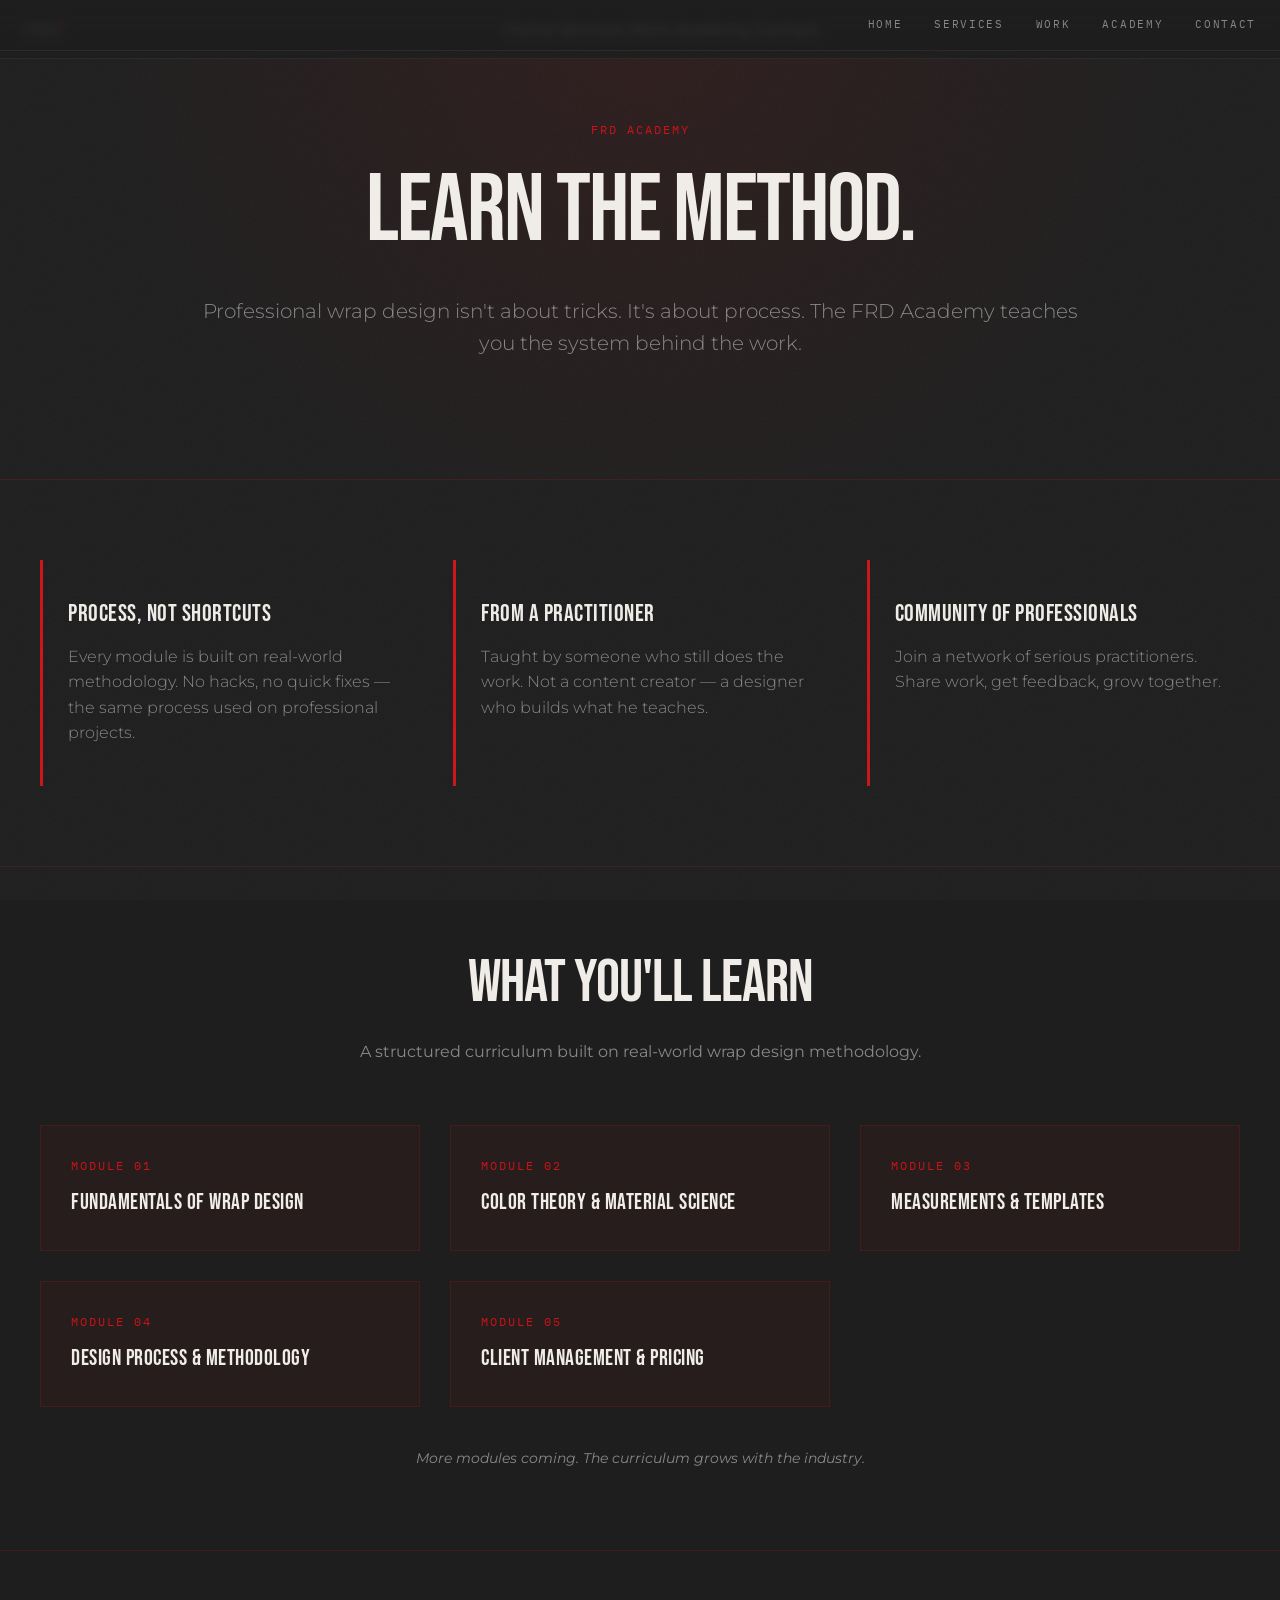
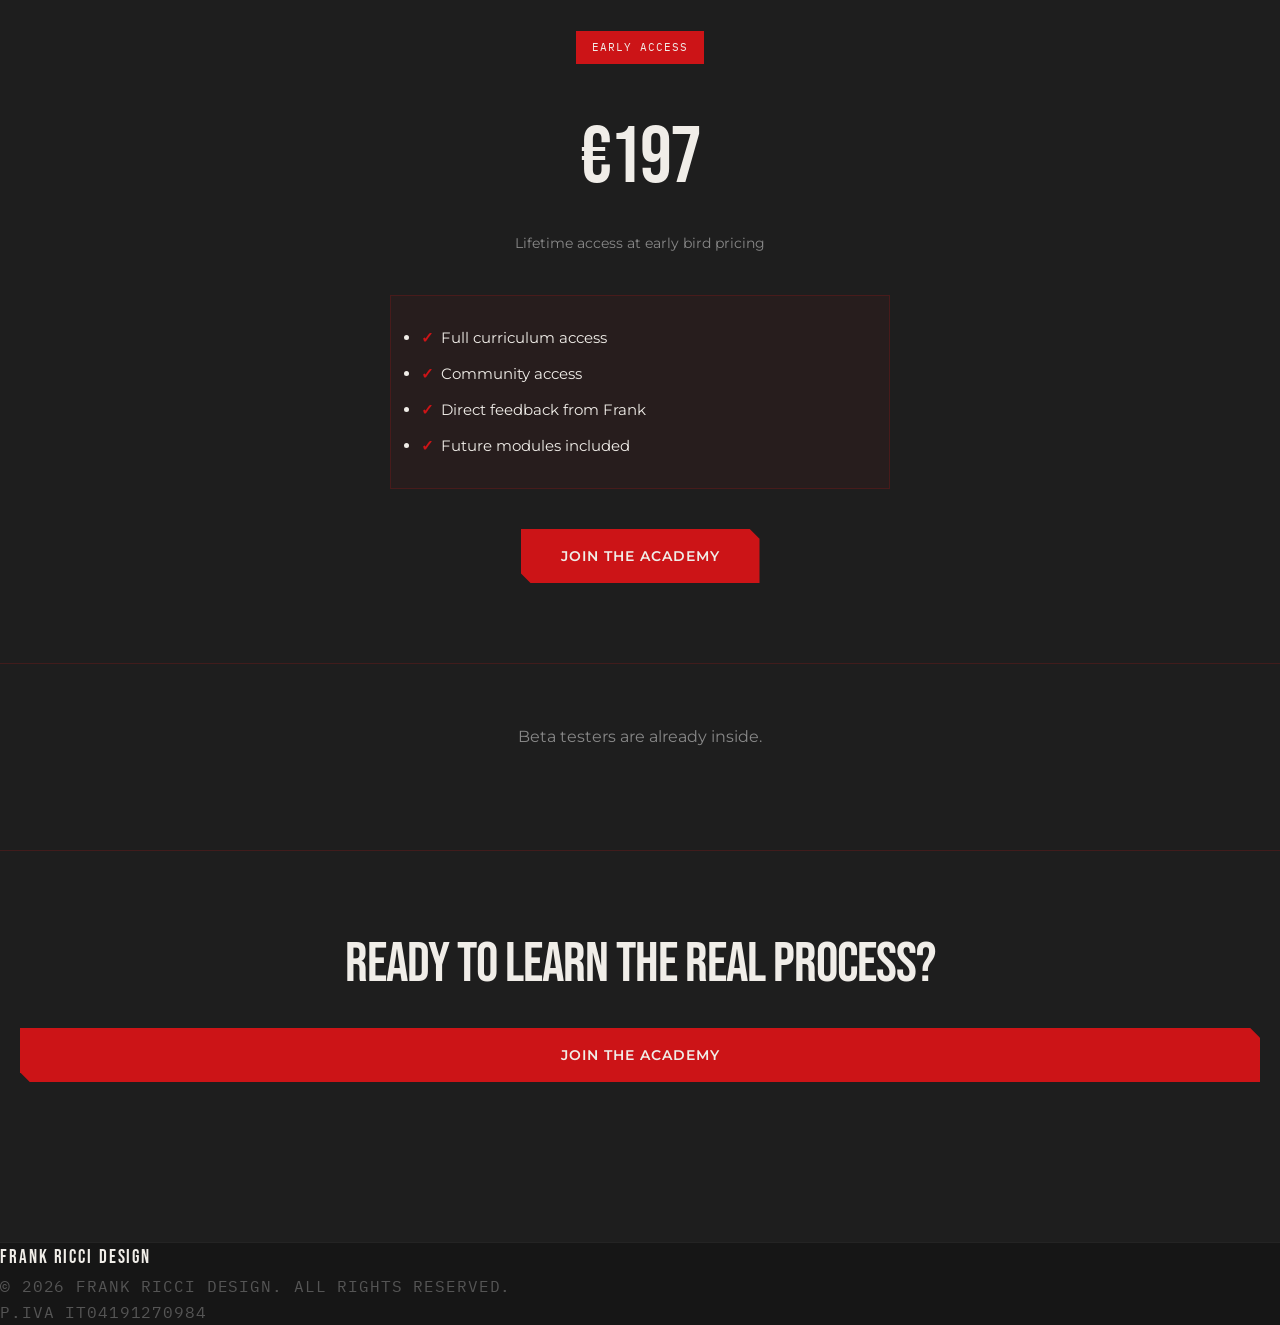
==== pages/academy.html @ 8993a9dc "Initial FRD website - 6 pages, Stripe compliant - Home: hero, services preview, featured project, ab" ====
<!DOCTYPE html>
<html lang="en">
<head>
    <meta charset="UTF-8">
    <meta name="viewport" content="width=device-width, initial-scale=1.0">
    <title>FRD Academy — Learn the Method</title>
    <meta name="description" content="Professional wrap design education from Frank Ricci. Learn the real process behind professional wrap design.">

    <!-- Google Fonts -->
    <link rel="preconnect" href="https://fonts.googleapis.com">
    <link rel="preconnect" href="https://fonts.gstatic.com" crossorigin>
    <link href="https://fonts.googleapis.com/css2?family=Bebas+Neue&family=IBM+Plex+Mono:wght@400;500&family=Montserrat:wght@300;400;600;700&display=swap" rel="stylesheet">

    <!-- External CSS -->
    <link rel="stylesheet" href="/assets/css/vars.css">
    <link rel="stylesheet" href="/assets/css/nav.css">
    <link rel="stylesheet" href="/assets/css/components.css">
    <link rel="stylesheet" href="/assets/css/footer.css">

    <!-- Page-specific styles -->
    <style>
        /* Hero Section */
        .hero {
            background: var(--bg);
            padding: 120px 20px;
            text-align: center;
            position: relative;
            overflow: hidden;
        }

        .hero::before {
            content: '';
            position: absolute;
            top: 0;
            left: 0;
            right: 0;
            bottom: 0;
            background: radial-gradient(circle at 50% 0%, rgba(204, 20, 23, 0.1) 0%, transparent 70%);
            pointer-events: none;
        }

        .hero-content {
            position: relative;
            z-index: 1;
            max-width: 900px;
            margin: 0 auto;
        }

        .hero-eyebrow {
            font-family: 'IBM Plex Mono', monospace;
            font-size: 12px;
            letter-spacing: 2px;
            text-transform: uppercase;
            color: var(--red);
            margin-bottom: 20px;
        }

        .hero-title {
            font-family: 'Bebas Neue', sans-serif;
            font-size: clamp(48px, 8vw, 96px);
            color: var(--white);
            margin-bottom: 30px;
            line-height: 1.1;
            letter-spacing: -2px;
        }

        .hero-subtitle {
            font-family: 'Montserrat', sans-serif;
            font-size: clamp(16px, 3vw, 20px);
            color: var(--grey);
            line-height: 1.6;
            font-weight: 300;
        }

        /* Value Proposition */
        .value-section {
            background: var(--bg);
            padding: 80px 20px;
            border-top: 1px solid rgba(204, 20, 23, 0.2);
        }

        .value-grid {
            display: grid;
            grid-template-columns: repeat(auto-fit, minmax(280px, 1fr));
            gap: 40px;
            max-width: 1200px;
            margin: 0 auto;
        }

        .value-card {
            padding: 40px 0;
            border-left: 3px solid var(--red);
            padding-left: 25px;
        }

        .value-card h3 {
            font-family: 'Bebas Neue', sans-serif;
            font-size: 24px;
            color: var(--white);
            margin-bottom: 15px;
            letter-spacing: 0.5px;
        }

        .value-card p {
            font-family: 'Montserrat', sans-serif;
            font-size: 16px;
            color: var(--grey);
            line-height: 1.6;
            font-weight: 300;
        }

        /* Curriculum Section */
        .curriculum-section {
            background: var(--bg);
            padding: 80px 20px;
            border-top: 1px solid rgba(204, 20, 23, 0.2);
        }

        .curriculum-header {
            text-align: center;
            margin-bottom: 60px;
            max-width: 800px;
            margin-left: auto;
            margin-right: auto;
        }

        .curriculum-header h2 {
            font-family: 'Bebas Neue', sans-serif;
            font-size: clamp(36px, 6vw, 60px);
            color: var(--white);
            margin-bottom: 20px;
            letter-spacing: -1px;
        }

        .curriculum-header p {
            font-family: 'Montserrat', sans-serif;
            font-size: 16px;
            color: var(--grey);
            line-height: 1.6;
        }

        .curriculum-grid {
            display: grid;
            grid-template-columns: repeat(auto-fit, minmax(300px, 1fr));
            gap: 30px;
            max-width: 1200px;
            margin: 0 auto 40px;
        }

        .module-card {
            background: rgba(204, 20, 23, 0.05);
            border: 1px solid rgba(204, 20, 23, 0.2);
            padding: 30px;
            transition: all 0.3s ease;
        }

        .module-card:hover {
            background: rgba(204, 20, 23, 0.1);
            border-color: var(--red);
        }

        .module-number {
            font-family: 'IBM Plex Mono', monospace;
            font-size: 12px;
            color: var(--red);
            text-transform: uppercase;
            letter-spacing: 2px;
            margin-bottom: 10px;
        }

        .module-title {
            font-family: 'Bebas Neue', sans-serif;
            font-size: 22px;
            color: var(--white);
            letter-spacing: 0.5px;
        }

        .curriculum-note {
            text-align: center;
            font-family: 'Montserrat', sans-serif;
            font-size: 14px;
            color: var(--grey);
            font-style: italic;
        }

        /* Pricing Section */
        .pricing-section {
            background: var(--bg);
            padding: 80px 20px;
            border-top: 1px solid rgba(204, 20, 23, 0.2);
        }

        .pricing-container {
            max-width: 500px;
            margin: 0 auto;
            text-align: center;
        }

        .early-access-badge {
            display: inline-block;
            background: var(--red);
            color: var(--white);
            font-family: 'IBM Plex Mono', monospace;
            font-size: 11px;
            padding: 8px 16px;
            margin-bottom: 30px;
            letter-spacing: 1px;
            text-transform: uppercase;
        }

        .pricing-price {
            font-family: 'Bebas Neue', sans-serif;
            font-size: clamp(48px, 10vw, 80px);
            color: var(--white);
            margin-bottom: 10px;
            letter-spacing: -2px;
        }

        .pricing-note {
            font-family: 'Montserrat', sans-serif;
            font-size: 14px;
            color: var(--grey);
            margin-bottom: 40px;
        }

        .pricing-features {
            text-align: left;
            background: rgba(204, 20, 23, 0.05);
            border: 1px solid rgba(204, 20, 23, 0.2);
            padding: 30px;
            margin-bottom: 40px;
        }

        .pricing-features li {
            font-family: 'Montserrat', sans-serif;
            font-size: 15px;
            color: var(--white);
            margin-bottom: 12px;
            padding-left: 20px;
            position: relative;
        }

        .pricing-features li:before {
            content: '✓';
            position: absolute;
            left: 0;
            color: var(--red);
            font-weight: 700;
        }

        .pricing-features li:last-child {
            margin-bottom: 0;
        }

        .cta-button {
            background: var(--red);
            color: var(--white);
            font-family: 'Montserrat', sans-serif;
            font-size: 14px;
            font-weight: 600;
            letter-spacing: 1px;
            text-transform: uppercase;
            padding: 16px 40px;
            border: none;
            cursor: pointer;
            clip-path: polygon(0 0, calc(100% - 10px) 0, 100% 10px, 100% 100%, 10px 100%, 0 calc(100% - 10px));
            display: inline-block;
            text-decoration: none;
            transition: all 0.3s ease;
        }

        .cta-button:hover {
            background: #a80d10;
            transform: translate(-2px, -2px);
        }

        /* Social Proof Section */
        .social-proof-section {
            background: var(--bg);
            padding: 60px 20px;
            border-top: 1px solid rgba(204, 20, 23, 0.2);
            text-align: center;
        }

        .social-proof-title {
            font-family: 'Montserrat', sans-serif;
            font-size: 16px;
            color: var(--grey);
            margin-bottom: 40px;
        }

        /* Final CTA */
        .final-cta-section {
            background: var(--bg);
            padding: 80px 20px;
            border-top: 1px solid rgba(204, 20, 23, 0.2);
            text-align: center;
        }

        .final-cta-title {
            font-family: 'Bebas Neue', sans-serif;
            font-size: clamp(32px, 6vw, 56px);
            color: var(--white);
            margin-bottom: 30px;
            letter-spacing: -1px;
        }

        /* Animations */
        @keyframes fadeInUp {
            from {
                opacity: 0;
                transform: translateY(30px);
            }
            to {
                opacity: 1;
                transform: translateY(0);
            }
        }

        .reveal {
            opacity: 0;
            animation: fadeInUp 0.8s ease forwards;
        }

        @media (max-width: 768px) {
            .hero {
                padding: 80px 20px;
            }

            .value-grid {
                gap: 30px;
            }

            .curriculum-grid {
                grid-template-columns: 1fr;
            }
        }
    </style>
</head>
<body>
    <!-- Navigation -->
    <nav class="navbar" id="navbar">
        <div class="nav-container">
            <a href="/" class="nav-logo">FRD<span class="logo-dot">.</span></a>
            <div class="nav-menu" id="navMenu">
                <a href="/" class="nav-link">Home</a>
                <a href="/pages/servizi.html" class="nav-link">Services</a>
                <a href="/pages/portfolio.html" class="nav-link">Work</a>
                <a href="/pages/academy.html" class="nav-link active">Academy</a>
                <a href="/pages/contatti.html" class="nav-link">Contact</a>
            </div>
            <div class="hamburger" id="hamburger">
                <span></span>
                <span></span>
                <span></span>
            </div>
        </div>
    </nav>

    <!-- Hero Section -->
    <section class="hero">
        <div class="hero-content reveal">
            <div class="hero-eyebrow">FRD Academy</div>
            <h1 class="hero-title">Learn the method.</h1>
            <p class="hero-subtitle">Professional wrap design isn't about tricks. It's about process. The FRD Academy teaches you the system behind the work.</p>
        </div>
    </section>

    <!-- Value Proposition -->
    <section class="value-section">
        <div class="value-grid">
            <div class="value-card reveal">
                <h3>Process, not shortcuts</h3>
                <p>Every module is built on real-world methodology. No hacks, no quick fixes — the same process used on professional projects.</p>
            </div>
            <div class="value-card reveal">
                <h3>From a practitioner</h3>
                <p>Taught by someone who still does the work. Not a content creator — a designer who builds what he teaches.</p>
            </div>
            <div class="value-card reveal">
                <h3>Community of professionals</h3>
                <p>Join a network of serious practitioners. Share work, get feedback, grow together.</p>
            </div>
        </div>
    </section>

    <!-- Curriculum -->
    <section class="curriculum-section">
        <div class="curriculum-header reveal">
            <h2>What you'll learn</h2>
            <p>A structured curriculum built on real-world wrap design methodology.</p>
        </div>
        <div class="curriculum-grid">
            <div class="module-card reveal">
                <div class="module-number">Module 01</div>
                <div class="module-title">Fundamentals of wrap design</div>
            </div>
            <div class="module-card reveal">
                <div class="module-number">Module 02</div>
                <div class="module-title">Color theory & material science</div>
            </div>
            <div class="module-card reveal">
                <div class="module-number">Module 03</div>
                <div class="module-title">Measurements & templates</div>
            </div>
            <div class="module-card reveal">
                <div class="module-number">Module 04</div>
                <div class="module-title">Design process & methodology</div>
            </div>
            <div class="module-card reveal">
                <div class="module-number">Module 05</div>
                <div class="module-title">Client management & pricing</div>
            </div>
        </div>
        <p class="curriculum-note reveal">More modules coming. The curriculum grows with the industry.</p>
    </section>

    <!-- Pricing -->
    <section class="pricing-section">
        <div class="pricing-container reveal">
            <div class="early-access-badge">Early Access</div>
            <div class="pricing-price">€197</div>
            <p class="pricing-note">Lifetime access at early bird pricing</p>

            <ul class="pricing-features">
                <li>Full curriculum access</li>
                <li>Community access</li>
                <li>Direct feedback from Frank</li>
                <li>Future modules included</li>
            </ul>

            <a href="https://academy.frankriccidesign.com" class="cta-button" target="_blank">Join the Academy</a>
        </div>
    </section>

    <!-- Social Proof -->
    <section class="social-proof-section reveal">
        <p class="social-proof-title">Beta testers are already inside.</p>
    </section>

    <!-- Final CTA -->
    <section class="final-cta-section">
        <h2 class="final-cta-title reveal">Ready to learn the real process?</h2>
        <a href="https://academy.frankriccidesign.com" class="cta-button reveal" target="_blank">Join the Academy</a>
    </section>

    <!-- Footer -->
    <footer class="footer">
        <div class="footer-container">
            <div class="footer-logo">Frank Ricci <span class="footer-design">Design</span></div>
            <nav class="footer-nav">
                <a href="/">Home</a>
                <a href="/pages/servizi.html">Services</a>
                <a href="/pages/portfolio.html">Work</a>
                <a href="/pages/academy.html">Academy</a>
                <a href="/pages/contatti.html">Contact</a>
            </nav>
            <div class="footer-copyright">
                <p>&copy; 2026 Frank Ricci Design. All rights reserved.</p>
                <p>P.IVA IT04191270984</p>
            </div>
        </div>
    </footer>

    <!-- Scripts -->
    <script src="/assets/js/config.js"></script>
    <script src="/assets/js/main.js"></script>

    <script>
        // Hamburger menu toggle
        const hamburger = document.getElementById('hamburger');
        const navMenu = document.getElementById('navMenu');

        hamburger.addEventListener('click', () => {
            navMenu.classList.toggle('active');
            hamburger.classList.toggle('active');
        });

        // Scroll reveal animation
        const revealElements = document.querySelectorAll('.reveal');

        const observer = new IntersectionObserver((entries) => {
            entries.forEach(entry => {
                if (entry.isIntersecting) {
                    entry.target.style.animationDelay = (Array.from(revealElements).indexOf(entry.target) * 0.1) + 's';
                    observer.unobserve(entry.target);
                }
            });
        }, {
            threshold: 0.1,
            rootMargin: '0px 0px -50px 0px'
        });

        revealElements.forEach(el => observer.observe(el));
    </script>
</body>
</html>
---- assets/css/vars.css ----
/* ========================================
   FRD Design System - CSS Variables & Base
   ======================================== */

:root {
  /* Colors */
  --bg: #1e1e1e;
  --bg-dark: #161616;
  --bg-card: #252525;
  --red: #cc1417;
  --amber: #d97706;
  --white: #f0ede8;
  --grey: #888;
  --grey-light: #999;
  --grey-dark: #555;
  --border-subtle: rgba(255, 255, 255, 0.06);

  /* Typography */
  --font-display: 'Bebas Neue', sans-serif;
  --font-body: 'Montserrat', sans-serif;
  --font-mono: 'IBM Plex Mono', monospace;

  /* Spacing */
  --spacing-xs: 0.5rem;
  --spacing-sm: 1rem;
  --spacing-md: 1.5rem;
  --spacing-lg: 2rem;
  --spacing-xl: 3rem;
  --spacing-2xl: 5rem;

  /* Typography Scale */
  --text-xs: 0.65rem;
  --text-sm: 0.85rem;
  --text-base: 1rem;
  --text-lg: 1.25rem;
  --text-xl: 1.5rem;
  --text-2xl: 2rem;
  --text-3xl: 2.5rem;
  --text-4xl: 3.5rem;

  /* Transitions */
  --transition: 0.3s ease-in-out;
  --transition-fast: 0.15s ease-in-out;
  --transition-slow: 0.5s ease-in-out;

  /* Z-index */
  --z-nav: 1000;
  --z-nav-overlay: 999;
  --z-tooltip: 500;

  /* Breakpoints (for reference) */
  /* mobile-first: base, 640px, 1024px, 1280px */
}

/* ========================================
   Global Resets
   ======================================== */

*,
*::before,
*::after {
  box-sizing: border-box;
  margin: 0;
  padding: 0;
}

html {
  scroll-behavior: smooth;
  -webkit-font-smoothing: antialiased;
  -moz-osx-font-smoothing: grayscale;
}

body {
  font-family: var(--font-body);
  background-color: var(--bg);
  color: var(--white);
  line-height: 1.6;
  overflow-x: hidden;
  position: relative;
}

/* Noise overlay */
body::before {
  content: '';
  position: fixed;
  top: 0;
  left: 0;
  width: 100%;
  height: 100%;
  background-image: url('data:image/svg+xml;utf8,<svg xmlns="http://www.w3.org/2000/svg" width="100" height="100"><filter id="noise"><feTurbulence type="fractalNoise" baseFrequency="0.9" numOctaves="4" result="noise"/><feColorMatrix in="noise" type="saturate" values="0" /></filter><rect width="100" height="100" fill="%231e1e1e" filter="url(%23noise)" opacity="0.04"/></svg>');
  pointer-events: none;
  z-index: 1;
}

/* Crosshair cursor */
body {
  cursor: url('data:image/svg+xml;utf8,<svg xmlns="http://www.w3.org/2000/svg" width="32" height="32" viewBox="0 0 32 32"><line x1="16" y1="4" x2="16" y2="12" stroke="%23cc1417" stroke-width="1"/><line x1="16" y1="20" x2="16" y2="28" stroke="%23cc1417" stroke-width="1"/><line x1="4" y1="16" x2="12" y2="16" stroke="%23cc1417" stroke-width="1"/><line x1="20" y1="16" x2="28" y2="16" stroke="%23cc1417" stroke-width="1"/><circle cx="16" cy="16" r="2" fill="%23cc1417"/></svg>') 16 16, auto;
}

/* Selection styling */
::selection {
  background-color: var(--red);
  color: var(--bg);
}

::-moz-selection {
  background-color: var(--red);
  color: var(--bg);
}

/* ========================================
   Typography
   ======================================== */

h1, h2, h3, h4, h5, h6 {
  font-family: var(--font-display);
  font-weight: 400;
  letter-spacing: 0.05em;
  line-height: 1.2;
  text-transform: uppercase;
  margin: 0;
}

h1 { font-size: var(--text-4xl); }
h2 { font-size: var(--text-3xl); }
h3 { font-size: var(--text-2xl); }
h4 { font-size: var(--text-xl); }
h5 { font-size: var(--text-lg); }
h6 { font-size: var(--text-base); }

p {
  margin: 0;
  font-size: var(--text-base);
}

a {
  color: inherit;
  text-decoration: none;
  transition: color var(--transition);
}

/* ========================================
   Images & Media
   ======================================== */

img,
picture,
video {
  display: block;
  max-width: 100%;
  height: auto;
}

/* ========================================
   Forms
   ======================================== */

input,
textarea,
select {
  font-family: inherit;
  font-size: 1rem;
  color: var(--white);
  background-color: var(--bg-card);
  border: 1px solid var(--border-subtle);
  padding: var(--spacing-sm);
  transition: all var(--transition);
}

input:focus,
textarea:focus,
select:focus {
  outline: none;
  border-color: var(--red);
  box-shadow: 0 0 0 2px rgba(204, 20, 23, 0.1);
}

textarea {
  resize: vertical;
}

/* ========================================
   Utilities
   ======================================== */

.sr-only {
  position: absolute;
  width: 1px;
  height: 1px;
  padding: 0;
  margin: -1px;
  overflow: hidden;
  clip: rect(0, 0, 0, 0);
  white-space: nowrap;
  border-width: 0;
}

/* ========================================
   Responsive Typography
   ======================================== */

@media (max-width: 640px) {
  h1 { font-size: 2rem; }
  h2 { font-size: 1.75rem; }
  h3 { font-size: 1.5rem; }
  h4 { font-size: 1.25rem; }
}
---- assets/css/nav.css ----
/* ========================================
   Navigation & Header
   ======================================== */

nav {
  position: fixed;
  top: 0;
  left: 0;
  right: 0;
  z-index: var(--z-nav);
  background: linear-gradient(180deg, var(--bg) 0%, rgba(30, 30, 30, 0.8) 100%);
  backdrop-filter: blur(4px);
  border-bottom: 1px solid var(--border-subtle);
  transition: all var(--transition);
  padding: 1rem var(--spacing-md);
}

nav.scrolled {
  padding: 0.75rem var(--spacing-md);
  background: linear-gradient(180deg, var(--bg) 0%, rgba(30, 30, 30, 0.95) 100%);
}

/* Nav Container */
.nav-container {
  max-width: 1400px;
  margin: 0 auto;
  display: flex;
  justify-content: space-between;
  align-items: center;
  gap: var(--spacing-lg);
}

/* Logo */
.logo {
  font-family: var(--font-display);
  font-size: 1.4rem;
  font-weight: 400;
  letter-spacing: 0.1em;
  text-transform: uppercase;
  display: flex;
  align-items: center;
  gap: 0.4rem;
  transition: color var(--transition);
}

.logo:hover {
  color: var(--red);
}

.logo-dot {
  display: inline-block;
  width: 0.5rem;
  height: 0.5rem;
  background-color: var(--red);
  border-radius: 50%;
  animation: pulse 2s ease-in-out infinite;
}

@keyframes pulse {
  0%, 100% { opacity: 1; }
  50% { opacity: 0.5; }
}

/* Nav Links - Desktop */
.nav-links {
  display: none;
  align-items: center;
  gap: var(--spacing-xl);
  list-style: none;
}

@media (min-width: 1024px) {
  .nav-links {
    display: flex;
  }
}

.nav-links a {
  font-family: var(--font-mono);
  font-size: var(--text-xs);
  text-transform: uppercase;
  letter-spacing: 0.15em;
  color: var(--grey);
  transition: color var(--transition);
  position: relative;
}

.nav-links a:hover,
.nav-links a.active {
  color: var(--white);
}

.nav-links a.active::after {
  content: '';
  position: absolute;
  bottom: -4px;
  left: 0;
  right: 0;
  height: 1px;
  background-color: var(--red);
}

/* CTA Button */
.nav-cta {
  display: none;
  font-family: var(--font-mono);
  font-size: var(--text-xs);
  text-transform: uppercase;
  letter-spacing: 0.15em;
  color: var(--red);
  background-color: transparent;
  border: 1px solid var(--red);
  padding: 0.75rem 1.5rem;
  cursor: pointer;
  transition: all var(--transition-fast);
  clip-path: polygon(8px 0%, 100% 0%, calc(100% - 8px) 100%, 0% 100%);
}

@media (min-width: 1024px) {
  .nav-cta {
    display: inline-block;
  }
}

.nav-cta:hover {
  background-color: var(--red);
  color: var(--bg);
}

/* Hamburger Menu - Mobile */
.nav-toggle {
  display: flex;
  flex-direction: column;
  justify-content: center;
  gap: 0.35rem;
  background: none;
  border: none;
  cursor: pointer;
  padding: 0.5rem;
  z-index: var(--z-nav) + 1;
}

@media (min-width: 1024px) {
  .nav-toggle {
    display: none;
  }
}

.nav-toggle span {
  display: block;
  width: 24px;
  height: 2px;
  background-color: var(--white);
  transition: all var(--transition-fast);
  transform-origin: center;
}

.nav-toggle.active span:nth-child(1) {
  transform: rotate(45deg) translate(8px, 8px);
}

.nav-toggle.active span:nth-child(2) {
  opacity: 0;
}

.nav-toggle.active span:nth-child(3) {
  transform: rotate(-45deg) translate(7px, -6px);
}

/* Mobile Menu Overlay */
.nav-menu-mobile {
  position: fixed;
  top: 0;
  left: 0;
  right: 0;
  bottom: 0;
  background-color: rgba(30, 30, 30, 0.98);
  backdrop-filter: blur(8px);
  z-index: var(--z-nav-overlay);
  display: flex;
  flex-direction: column;
  align-items: center;
  justify-content: center;
  gap: var(--spacing-xl);
  padding: var(--spacing-xl);
  opacity: 0;
  visibility: hidden;
  transition: all var(--transition);
}

.nav-menu-mobile.active {
  opacity: 1;
  visibility: visible;
}

.nav-menu-mobile a {
  font-family: var(--font-mono);
  font-size: 0.95rem;
  text-transform: uppercase;
  letter-spacing: 0.1em;
  color: var(--white);
  transition: color var(--transition);
}

.nav-menu-mobile a:hover {
  color: var(--red);
}

.nav-menu-mobile .nav-cta {
  display: inline-block;
  margin-top: var(--spacing-lg);
}

/* Additional spacer to prevent overlap with fixed nav */
.nav-spacer {
  height: 60px;
}

@media (max-width: 640px) {
  .nav-spacer {
    height: 50px;
  }
}

@media (min-width: 1024px) {
  .nav-spacer {
    height: 65px;
  }
}

nav.scrolled ~ .nav-spacer {
  height: 50px;
}
---- assets/css/components.css ----
/* ========================================
   Reusable Components
   ======================================== */

/* ========================================
   Buttons
   ======================================== */

/* Primary Button - Red bg with clip-path */
.btn-primary {
  display: inline-block;
  font-family: var(--font-mono);
  font-size: var(--text-xs);
  text-transform: uppercase;
  letter-spacing: 0.15em;
  color: var(--bg);
  background-color: var(--red);
  border: none;
  padding: 1rem 2rem;
  cursor: pointer;
  transition: all var(--transition-fast);
  clip-path: polygon(0 0, calc(100% - 10px) 0, 100% 10px, 100% 100%, 10px 100%, 0 calc(100% - 10px));
  transform: translateY(0);
  text-decoration: none;
}

.btn-primary:hover {
  background: #e01518;
  transform: translateY(-2px);
}

.btn-primary:active {
  transform: translateY(-2px);
}

/* Outline Button - Red border with clip-path */
.btn-outline {
  display: inline-block;
  font-family: var(--font-mono);
  font-size: var(--text-xs);
  text-transform: uppercase;
  letter-spacing: 0.15em;
  color: var(--red);
  background-color: transparent;
  border: 1px solid var(--red);
  padding: 1rem 2rem;
  cursor: pointer;
  transition: all var(--transition-fast);
  clip-path: polygon(0 0, calc(100% - 10px) 0, 100% 10px, 100% 100%, 10px 100%, 0 calc(100% - 10px));
  text-decoration: none;
}

.btn-outline:hover {
  background-color: var(--red);
  color: var(--bg);
}

/* Ghost Button - Text only with arrow */
.btn-ghost {
  display: inline-flex;
  align-items: center;
  gap: 0.5rem;
  font-family: var(--font-mono);
  font-size: var(--text-xs);
  text-transform: uppercase;
  letter-spacing: 0.1em;
  color: var(--red);
  background: none;
  border: none;
  padding: 0.75rem 0;
  cursor: pointer;
  transition: all var(--transition-fast);
  position: relative;
}

.btn-ghost::after {
  content: '→';
  display: inline-block;
  transition: transform var(--transition-fast);
}

.btn-ghost:hover::after {
  transform: translateX(4px);
}

/* ========================================
   Section Labels & Dividers
   ======================================== */

.section-label {
  font-family: var(--font-mono);
  font-size: 0.6rem;
  color: var(--red);
  text-transform: uppercase;
  letter-spacing: 0.2em;
  display: flex;
  align-items: center;
  gap: var(--spacing-sm);
  margin-bottom: var(--spacing-md);
  position: relative;
}

.section-label::after {
  content: '';
  flex: 1;
  height: 1px;
  background-color: var(--red);
  max-width: 60px;
}

.divider {
  height: 1px;
  background-color: var(--border-subtle);
  margin: var(--spacing-xl) 0;
}

.divider-subtle {
  height: 1px;
  background-color: rgba(255, 255, 255, 0.03);
}

/* ========================================
   Section Padding & Spacing
   ======================================== */

.section-padding {
  padding: var(--spacing-md);
}

@media (min-width: 768px) {
  .section-padding {
    padding: var(--spacing-xl);
  }
}

@media (min-width: 1024px) {
  .section-padding {
    padding: var(--spacing-2xl);
  }
}

.section-padding-lg {
  padding: var(--spacing-lg) var(--spacing-md);
}

@media (min-width: 768px) {
  .section-padding-lg {
    padding: var(--spacing-2xl) var(--spacing-xl);
  }
}

@media (min-width: 1024px) {
  .section-padding-lg {
    padding: var(--spacing-2xl) var(--spacing-2xl);
  }
}

/* ========================================
   Scroll Reveal Animations
   ======================================== */

.reveal {
  opacity: 0;
  transform: translateY(32px);
  transition: all var(--transition-slow) ease-out;
}

.reveal.visible {
  opacity: 1;
  transform: translateY(0);
}

.reveal.visible {
  animation: revealIn var(--transition-slow) ease-out forwards;
}

@keyframes revealIn {
  from {
    opacity: 0;
    transform: translateY(32px);
  }
  to {
    opacity: 1;
    transform: translateY(0);
  }
}

/* Stagger effect for multiple reveals */
.reveal:nth-child(2) {
  transition-delay: 0.1s;
}

.reveal:nth-child(3) {
  transition-delay: 0.2s;
}

.reveal:nth-child(4) {
  transition-delay: 0.3s;
}

.reveal:nth-child(5) {
  transition-delay: 0.4s;
}

/* ========================================
   Cards
   ======================================== */

.card {
  background-color: var(--bg-card);
  border: 1px solid var(--border-subtle);
  padding: var(--spacing-lg);
  transition: all var(--transition);
  position: relative;
}

.card:hover {
  border-color: var(--red);
  background-color: rgba(37, 37, 37, 0.8);
}

.card-header {
  margin-bottom: var(--spacing-md);
}

.card-body {
  margin-bottom: var(--spacing-md);
}

.card-footer {
  margin-top: var(--spacing-md);
  padding-top: var(--spacing-md);
  border-top: 1px solid var(--border-subtle);
}

/* ========================================
   Grid Layouts
   ======================================== */

.grid-2 {
  display: grid;
  grid-template-columns: 1fr;
  gap: var(--spacing-lg);
}

@media (min-width: 768px) {
  .grid-2 {
    grid-template-columns: 1fr 1fr;
    gap: var(--spacing-xl);
  }
}

.grid-3 {
  display: grid;
  grid-template-columns: 1fr;
  gap: var(--spacing-lg);
}

@media (min-width: 768px) {
  .grid-3 {
    grid-template-columns: repeat(2, 1fr);
    gap: var(--spacing-xl);
  }
}

@media (min-width: 1024px) {
  .grid-3 {
    grid-template-columns: repeat(3, 1fr);
  }
}

.grid-4 {
  display: grid;
  grid-template-columns: 1fr;
  gap: var(--spacing-lg);
}

@media (min-width: 768px) {
  .grid-4 {
    grid-template-columns: repeat(2, 1fr);
    gap: var(--spacing-xl);
  }
}

@media (min-width: 1280px) {
  .grid-4 {
    grid-template-columns: repeat(4, 1fr);
  }
}

/* ========================================
   Tags & Badges
   ======================================== */

.tag {
  display: inline-block;
  font-family: var(--font-mono);
  font-size: 0.6rem;
  text-transform: uppercase;
  letter-spacing: 0.15em;
  color: var(--white);
  background-color: var(--bg-card);
  border: 1px solid var(--border-subtle);
  padding: 0.4rem 0.8rem;
  transition: all var(--transition-fast);
}

.tag:hover {
  background-color: var(--red);
  color: var(--bg);
  border-color: var(--red);
}

.tag-red {
  background-color: var(--red);
  color: var(--bg);
  border-color: var(--red);
}

.tag-amber {
  background-color: var(--amber);
  color: var(--bg);
  border-color: var(--amber);
}

/* Badge - Circular or small indicator */
.badge {
  display: inline-flex;
  align-items: center;
  justify-content: center;
  font-family: var(--font-mono);
  font-size: 0.65rem;
  font-weight: 600;
  text-transform: uppercase;
  letter-spacing: 0.1em;
  min-width: 32px;
  height: 32px;
  padding: 0 0.75rem;
  background-color: var(--red);
  color: var(--bg);
  border-radius: 2px;
  transition: all var(--transition-fast);
}

.badge:hover {
  transform: scale(1.1);
}

.badge-outline {
  background-color: transparent;
  border: 1px solid var(--red);
  color: var(--red);
}

/* ========================================
   Pricing & Display
   ======================================== */

.price-tag {
  font-family: var(--font-display);
  font-size: 3rem;
  line-height: 1;
  text-transform: uppercase;
  letter-spacing: 0.05em;
  color: var(--red);
}

@media (max-width: 640px) {
  .price-tag {
    font-size: 2rem;
  }
}

.price-currency {
  font-size: 0.6em;
  vertical-align: super;
}

.price-label {
  display: block;
  font-family: var(--font-mono);
  font-size: 0.65rem;
  text-transform: uppercase;
  letter-spacing: 0.1em;
  color: var(--grey);
  margin-top: 0.25rem;
}

/* ========================================
   Highlights & Emphasis
   ======================================== */

.highlight {
  color: var(--red);
  font-weight: 600;
}

.highlight-amber {
  color: var(--amber);
  font-weight: 600;
}

.text-mono {
  font-family: var(--font-mono);
  font-size: var(--text-sm);
  letter-spacing: 0.05em;
}

.text-uppercase {
  text-transform: uppercase;
  letter-spacing: 0.1em;
}

.text-center {
  text-align: center;
}

.text-muted {
  color: var(--grey);
}

/* ========================================
   Container
   ======================================== */

.container {
  width: 100%;
  max-width: 1400px;
  margin: 0 auto;
  padding: 0 var(--spacing-md);
}

@media (min-width: 768px) {
  .container {
    padding: 0 var(--spacing-xl);
  }
}

/* ========================================
   Flex Utilities
   ======================================== */

.flex {
  display: flex;
}

.flex-center {
  display: flex;
  align-items: center;
  justify-content: center;
}

.flex-between {
  display: flex;
  align-items: center;
  justify-content: space-between;
}

.flex-column {
  display: flex;
  flex-direction: column;
}

.gap-sm { gap: var(--spacing-sm); }
.gap-md { gap: var(--spacing-md); }
.gap-lg { gap: var(--spacing-lg); }
.gap-xl { gap: var(--spacing-xl); }

/* ========================================
   Visibility & Display
   ======================================== */

.hidden {
  display: none !important;
}

.visible {
  display: block !important;
}

.invisible {
  visibility: hidden;
}

/* ========================================
   Spacing Utilities
   ======================================== */

.mt-sm { margin-top: var(--spacing-sm); }
.mt-md { margin-top: var(--spacing-md); }
.mt-lg { margin-top: var(--spacing-lg); }
.mt-xl { margin-top: var(--spacing-xl); }

.mb-sm { margin-bottom: var(--spacing-sm); }
.mb-md { margin-bottom: var(--spacing-md); }
.mb-lg { margin-bottom: var(--spacing-lg); }
.mb-xl { margin-bottom: var(--spacing-xl); }

.px-md { padding-left: var(--spacing-md); padding-right: var(--spacing-md); }
.py-md { padding-top: var(--spacing-md); padding-bottom: var(--spacing-md); }
---- assets/css/footer.css ----
/* ========================================
   Footer
   ======================================== */

footer {
  background-color: var(--bg-dark);
  border-top: 1px solid var(--border-subtle);
  margin-top: var(--spacing-2xl);
}

.footer-content {
  max-width: 1400px;
  margin: 0 auto;
  padding: var(--spacing-xl) var(--spacing-md);
}

@media (min-width: 768px) {
  .footer-content {
    padding: var(--spacing-2xl) var(--spacing-xl);
  }
}

/* ========================================
   Footer Top Row - Logo & Nav
   ======================================== */

.footer-top {
  display: grid;
  grid-template-columns: 1fr;
  gap: var(--spacing-lg);
  margin-bottom: var(--spacing-xl);
  padding-bottom: var(--spacing-xl);
  border-bottom: 1px solid var(--border-subtle);
}

@media (min-width: 768px) {
  .footer-top {
    grid-template-columns: 1fr 1fr;
    gap: var(--spacing-2xl);
    align-items: flex-start;
  }
}

.footer-logo {
  font-family: var(--font-display);
  font-size: 1.2rem;
  text-transform: uppercase;
  letter-spacing: 0.1em;
  display: flex;
  align-items: center;
  gap: 0.35rem;
  transition: color var(--transition);
}

.footer-logo:hover {
  color: var(--red);
}

.footer-logo-dot {
  display: inline-block;
  width: 0.4rem;
  height: 0.4rem;
  background-color: var(--red);
  border-radius: 50%;
}

.footer-nav {
  display: flex;
  flex-direction: column;
  gap: var(--spacing-md);
}

@media (min-width: 768px) {
  .footer-nav {
    flex-direction: row;
    gap: var(--spacing-lg);
    justify-content: flex-end;
  }
}

.footer-nav a {
  font-family: var(--font-mono);
  font-size: 0.7rem;
  text-transform: uppercase;
  letter-spacing: 0.15em;
  color: var(--grey);
  transition: color var(--transition);
}

.footer-nav a:hover {
  color: var(--white);
}

/* ========================================
   Footer Middle Row - Contact & Social
   ======================================== */

.footer-middle {
  display: grid;
  grid-template-columns: 1fr;
  gap: var(--spacing-lg);
  margin-bottom: var(--spacing-xl);
  padding-bottom: var(--spacing-xl);
  border-bottom: 1px solid var(--border-subtle);
}

@media (min-width: 768px) {
  .footer-middle {
    grid-template-columns: 1fr 1fr;
    gap: var(--spacing-2xl);
    align-items: flex-start;
  }
}

.footer-contact {
  display: flex;
  flex-direction: column;
  gap: var(--spacing-sm);
}

.footer-contact-item {
  display: flex;
  flex-direction: column;
  gap: 0.25rem;
}

.footer-contact-label {
  font-family: var(--font-mono);
  font-size: 0.6rem;
  text-transform: uppercase;
  letter-spacing: 0.15em;
  color: var(--grey);
}

.footer-contact a,
.footer-contact-value {
  font-size: var(--text-sm);
  color: var(--white);
  transition: color var(--transition);
}

.footer-contact a:hover {
  color: var(--red);
}

/* Social Links */
.footer-social {
  display: flex;
  align-items: center;
  gap: var(--spacing-md);
}

@media (min-width: 768px) {
  .footer-social {
    justify-content: flex-end;
  }
}

.social-link {
  display: inline-flex;
  align-items: center;
  justify-content: center;
  width: 40px;
  height: 40px;
  background-color: var(--bg-card);
  border: 1px solid var(--border-subtle);
  border-radius: 2px;
  transition: all var(--transition-fast);
  color: var(--grey);
}

.social-link:hover {
  background-color: var(--red);
  border-color: var(--red);
  color: var(--bg);
  transform: translateY(-4px);
}

.social-link svg {
  width: 18px;
  height: 18px;
  stroke: currentColor;
  stroke-width: 2;
  fill: none;
  stroke-linecap: round;
  stroke-linejoin: round;
}

/* ========================================
   Footer Bottom Row - Copyright & Legal
   ======================================== */

.footer-bottom {
  display: grid;
  grid-template-columns: 1fr;
  gap: var(--spacing-sm);
  text-align: center;
}

@media (min-width: 768px) {
  .footer-bottom {
    grid-template-columns: 1fr auto 1fr;
    gap: var(--spacing-lg);
    text-align: left;
    align-items: center;
  }
}

.footer-copyright {
  font-family: var(--font-mono);
  font-size: 0.55rem;
  text-transform: uppercase;
  letter-spacing: 0.1em;
  color: var(--grey-dark);
}

.footer-divider {
  display: none;
  height: 1px;
  background-color: var(--border-subtle);
  width: 40px;
}

@media (min-width: 768px) {
  .footer-divider {
    display: block;
  }
}

.footer-legal {
  display: flex;
  flex-direction: column;
  gap: 0.25rem;
  font-family: var(--font-mono);
  font-size: 0.55rem;
  text-transform: uppercase;
  letter-spacing: 0.08em;
  color: var(--grey-dark);
}

@media (min-width: 768px) {
  .footer-legal {
    flex-direction: row;
    gap: var(--spacing-sm);
    justify-content: flex-end;
  }

  .footer-legal-item::before {
    content: '•';
    margin-right: var(--spacing-sm);
  }

  .footer-legal-item:first-child::before {
    display: none;
  }
}

.footer-legal a {
  color: var(--grey-dark);
  transition: color var(--transition);
}

.footer-legal a:hover {
  color: var(--red);
}

/* ========================================
   Footer Animations
   ======================================== */

footer a {
  position: relative;
}

footer a::after {
  content: '';
  position: absolute;
  bottom: 0;
  left: 0;
  width: 0;
  height: 1px;
  background-color: var(--red);
  transition: width var(--transition-fast);
}

footer a:hover::after {
  width: 100%;
}

.social-link::after {
  display: none;
}
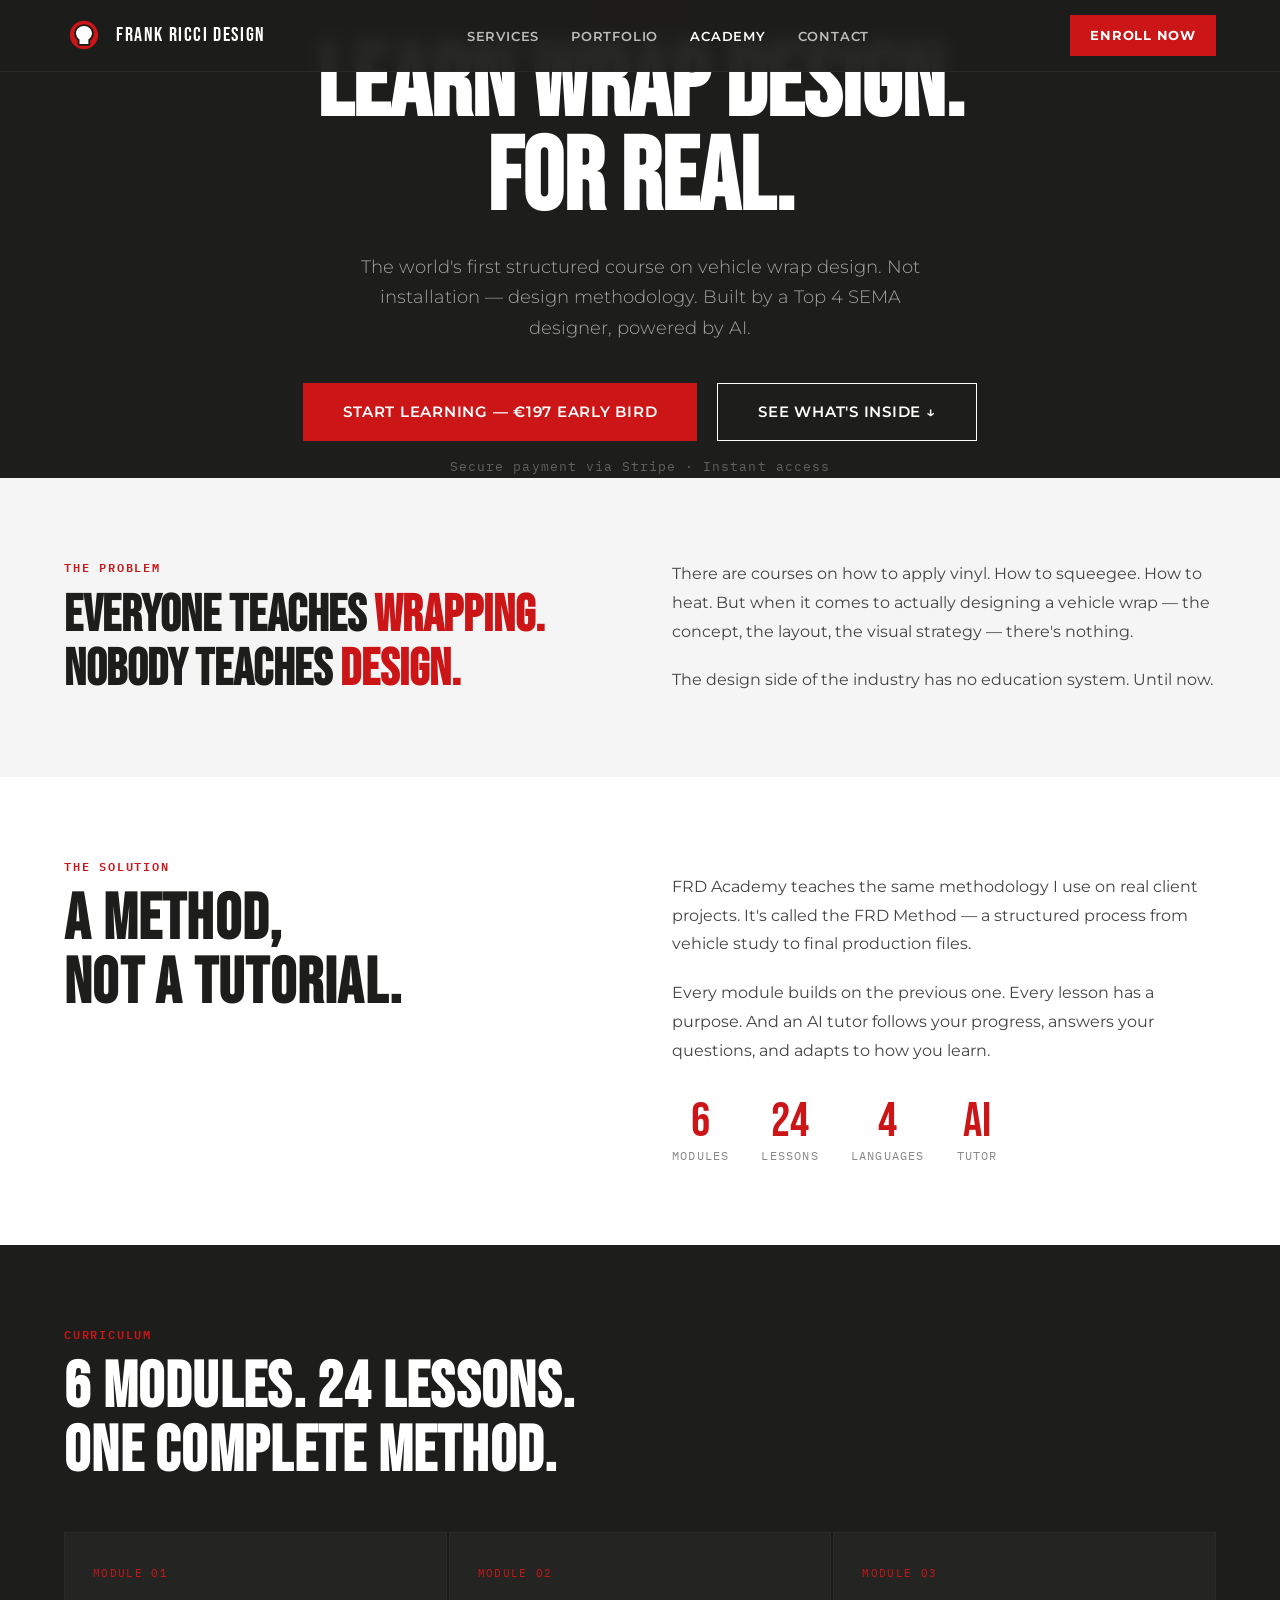
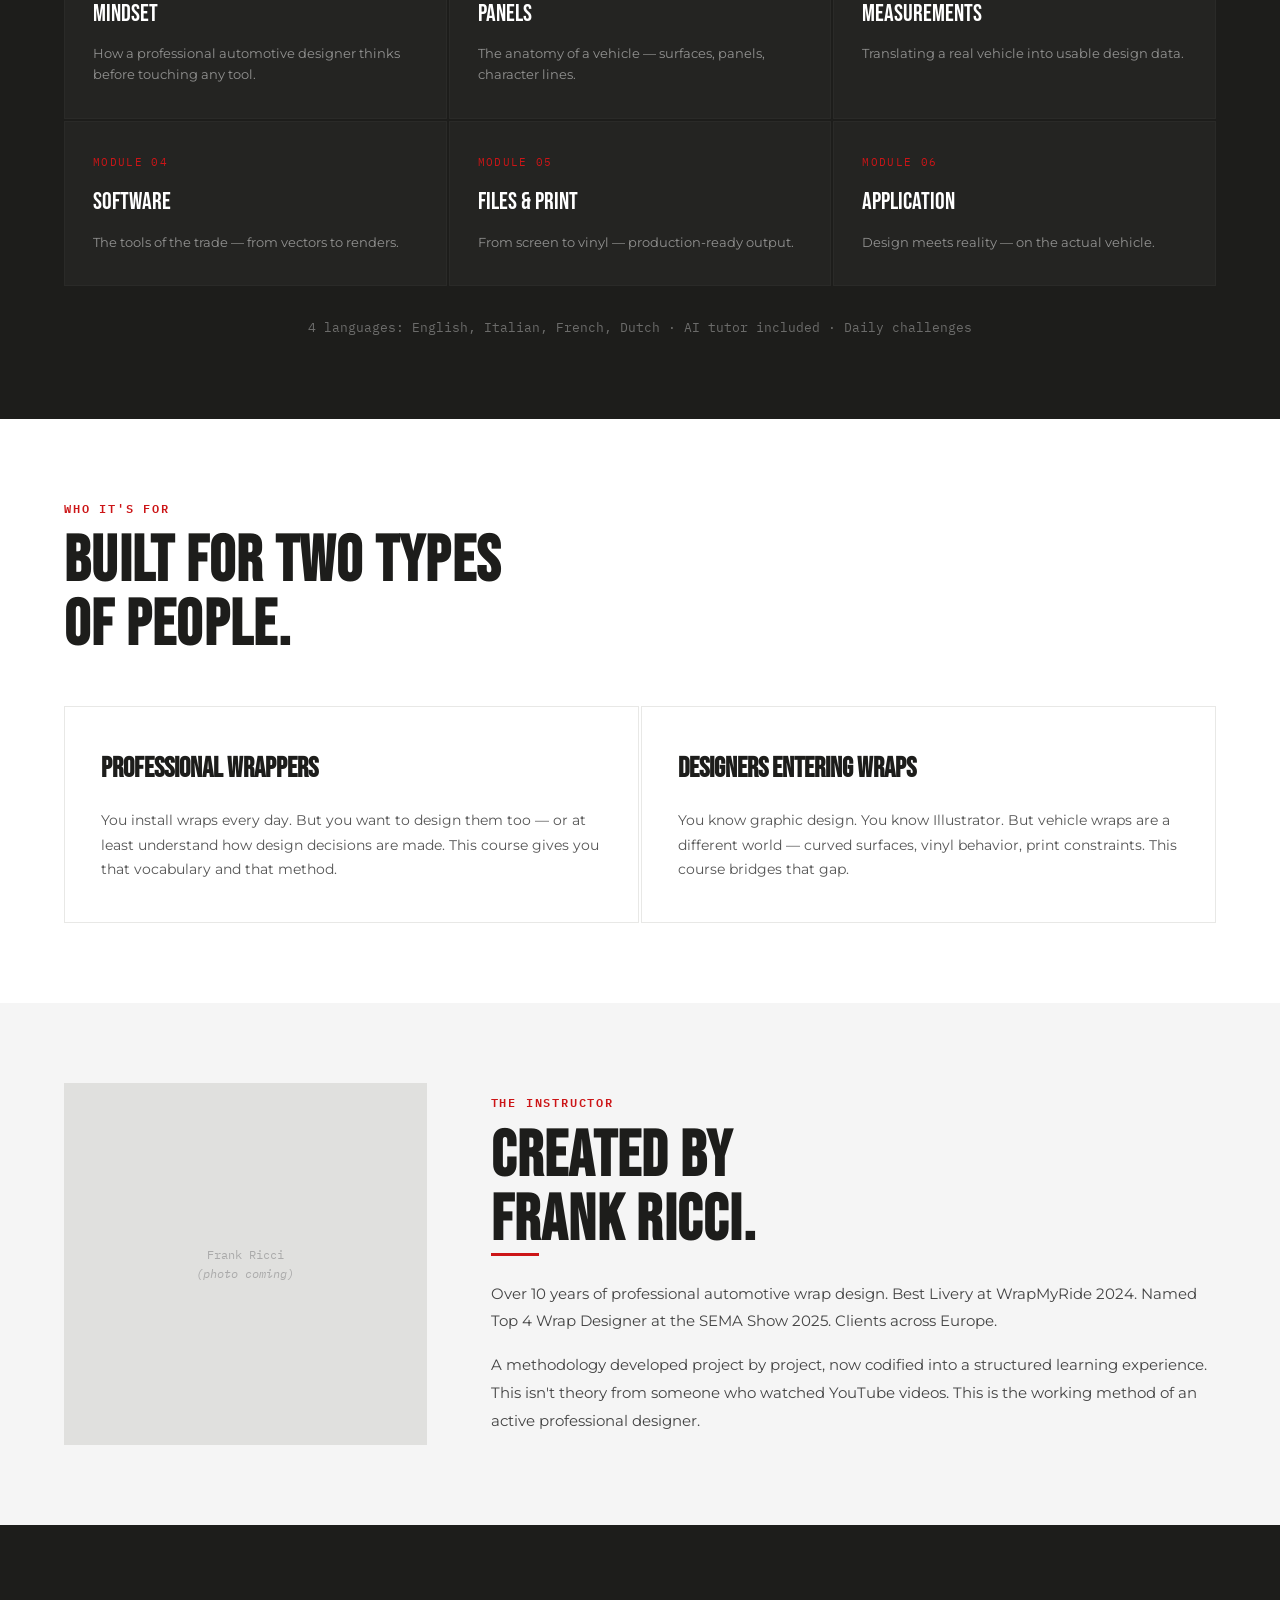
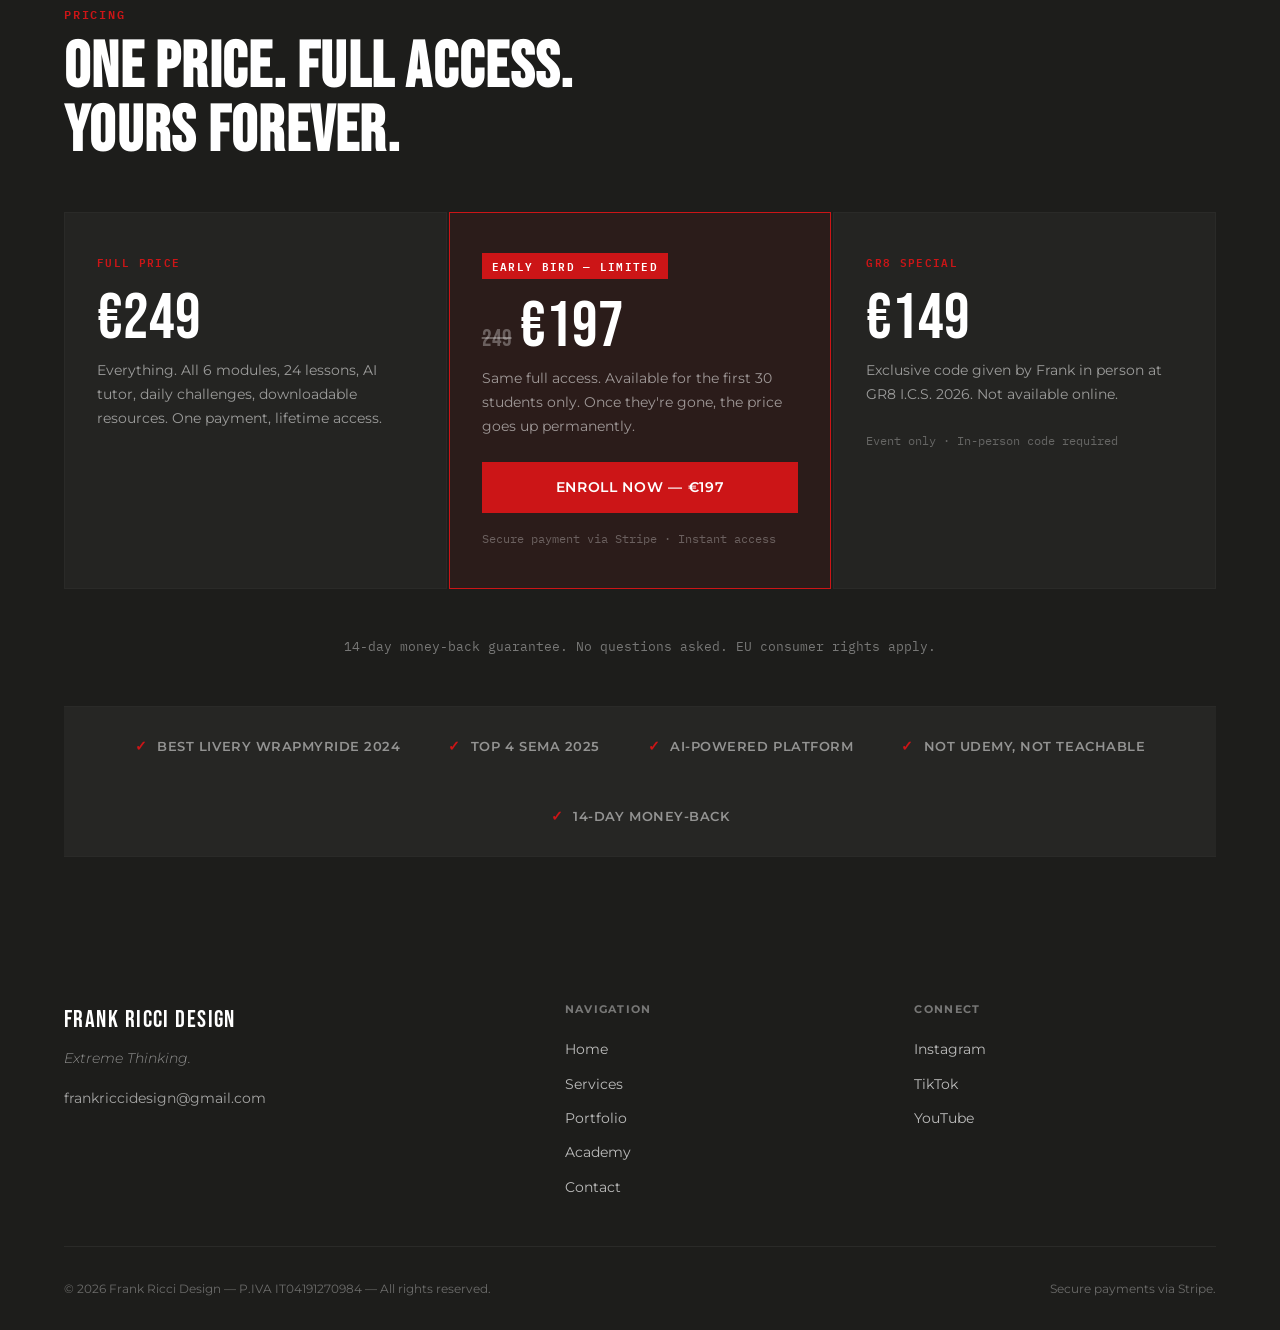
==== commit c3e98b7b: "SIGNAL content integration, OG images, EN pages, deploy docs - Integrated SIGNAL content pack across" ====
--- a/pages/academy.html
+++ b/pages/academy.html
@@ -1,497 +1,327 @@
 <!DOCTYPE html>
 <html lang="en">
 <head>
-    <meta charset="UTF-8">
-    <meta name="viewport" content="width=device-width, initial-scale=1.0">
-    <title>FRD Academy — Learn the Method</title>
-    <meta name="description" content="Professional wrap design education from Frank Ricci. Learn the real process behind professional wrap design.">
-
-    <!-- Google Fonts -->
-    <link rel="preconnect" href="https://fonts.googleapis.com">
-    <link rel="preconnect" href="https://fonts.gstatic.com" crossorigin>
-    <link href="https://fonts.googleapis.com/css2?family=Bebas+Neue&family=IBM+Plex+Mono:wght@400;500&family=Montserrat:wght@300;400;600;700&display=swap" rel="stylesheet">
-
-    <!-- External CSS -->
-    <link rel="stylesheet" href="/assets/css/vars.css">
-    <link rel="stylesheet" href="/assets/css/nav.css">
-    <link rel="stylesheet" href="/assets/css/components.css">
-    <link rel="stylesheet" href="/assets/css/footer.css">
-
-    <!-- Page-specific styles -->
-    <style>
-        /* Hero Section */
-        .hero {
-            background: var(--bg);
-            padding: 120px 20px;
-            text-align: center;
-            position: relative;
-            overflow: hidden;
-        }
-
-        .hero::before {
-            content: '';
-            position: absolute;
-            top: 0;
-            left: 0;
-            right: 0;
-            bottom: 0;
-            background: radial-gradient(circle at 50% 0%, rgba(204, 20, 23, 0.1) 0%, transparent 70%);
-            pointer-events: none;
-        }
-
-        .hero-content {
-            position: relative;
-            z-index: 1;
-            max-width: 900px;
-            margin: 0 auto;
-        }
-
-        .hero-eyebrow {
-            font-family: 'IBM Plex Mono', monospace;
-            font-size: 12px;
-            letter-spacing: 2px;
-            text-transform: uppercase;
-            color: var(--red);
-            margin-bottom: 20px;
-        }
-
-        .hero-title {
-            font-family: 'Bebas Neue', sans-serif;
-            font-size: clamp(48px, 8vw, 96px);
-            color: var(--white);
-            margin-bottom: 30px;
-            line-height: 1.1;
-            letter-spacing: -2px;
-        }
-
-        .hero-subtitle {
-            font-family: 'Montserrat', sans-serif;
-            font-size: clamp(16px, 3vw, 20px);
-            color: var(--grey);
-            line-height: 1.6;
-            font-weight: 300;
-        }
-
-        /* Value Proposition */
-        .value-section {
-            background: var(--bg);
-            padding: 80px 20px;
-            border-top: 1px solid rgba(204, 20, 23, 0.2);
-        }
-
-        .value-grid {
-            display: grid;
-            grid-template-columns: repeat(auto-fit, minmax(280px, 1fr));
-            gap: 40px;
-            max-width: 1200px;
-            margin: 0 auto;
-        }
-
-        .value-card {
-            padding: 40px 0;
-            border-left: 3px solid var(--red);
-            padding-left: 25px;
-        }
-
-        .value-card h3 {
-            font-family: 'Bebas Neue', sans-serif;
-            font-size: 24px;
-            color: var(--white);
-            margin-bottom: 15px;
-            letter-spacing: 0.5px;
-        }
-
-        .value-card p {
-            font-family: 'Montserrat', sans-serif;
-            font-size: 16px;
-            color: var(--grey);
-            line-height: 1.6;
-            font-weight: 300;
-        }
-
-        /* Curriculum Section */
-        .curriculum-section {
-            background: var(--bg);
-            padding: 80px 20px;
-            border-top: 1px solid rgba(204, 20, 23, 0.2);
-        }
-
-        .curriculum-header {
-            text-align: center;
-            margin-bottom: 60px;
-            max-width: 800px;
-            margin-left: auto;
-            margin-right: auto;
-        }
-
-        .curriculum-header h2 {
-            font-family: 'Bebas Neue', sans-serif;
-            font-size: clamp(36px, 6vw, 60px);
-            color: var(--white);
-            margin-bottom: 20px;
-            letter-spacing: -1px;
-        }
-
-        .curriculum-header p {
-            font-family: 'Montserrat', sans-serif;
-            font-size: 16px;
-            color: var(--grey);
-            line-height: 1.6;
-        }
-
-        .curriculum-grid {
-            display: grid;
-            grid-template-columns: repeat(auto-fit, minmax(300px, 1fr));
-            gap: 30px;
-            max-width: 1200px;
-            margin: 0 auto 40px;
-        }
-
-        .module-card {
-            background: rgba(204, 20, 23, 0.05);
-            border: 1px solid rgba(204, 20, 23, 0.2);
-            padding: 30px;
-            transition: all 0.3s ease;
-        }
-
-        .module-card:hover {
-            background: rgba(204, 20, 23, 0.1);
-            border-color: var(--red);
-        }
-
-        .module-number {
-            font-family: 'IBM Plex Mono', monospace;
-            font-size: 12px;
-            color: var(--red);
-            text-transform: uppercase;
-            letter-spacing: 2px;
-            margin-bottom: 10px;
-        }
-
-        .module-title {
-            font-family: 'Bebas Neue', sans-serif;
-            font-size: 22px;
-            color: var(--white);
-            letter-spacing: 0.5px;
-        }
-
-        .curriculum-note {
-            text-align: center;
-            font-family: 'Montserrat', sans-serif;
-            font-size: 14px;
-            color: var(--grey);
-            font-style: italic;
-        }
-
-        /* Pricing Section */
-        .pricing-section {
-            background: var(--bg);
-            padding: 80px 20px;
-            border-top: 1px solid rgba(204, 20, 23, 0.2);
-        }
-
-        .pricing-container {
-            max-width: 500px;
-            margin: 0 auto;
-            text-align: center;
-        }
-
-        .early-access-badge {
-            display: inline-block;
-            background: var(--red);
-            color: var(--white);
-            font-family: 'IBM Plex Mono', monospace;
-            font-size: 11px;
-            padding: 8px 16px;
-            margin-bottom: 30px;
-            letter-spacing: 1px;
-            text-transform: uppercase;
-        }
-
-        .pricing-price {
-            font-family: 'Bebas Neue', sans-serif;
-            font-size: clamp(48px, 10vw, 80px);
-            color: var(--white);
-            margin-bottom: 10px;
-            letter-spacing: -2px;
-        }
-
-        .pricing-note {
-            font-family: 'Montserrat', sans-serif;
-            font-size: 14px;
-            color: var(--grey);
-            margin-bottom: 40px;
-        }
-
-        .pricing-features {
-            text-align: left;
-            background: rgba(204, 20, 23, 0.05);
-            border: 1px solid rgba(204, 20, 23, 0.2);
-            padding: 30px;
-            margin-bottom: 40px;
-        }
-
-        .pricing-features li {
-            font-family: 'Montserrat', sans-serif;
-            font-size: 15px;
-            color: var(--white);
-            margin-bottom: 12px;
-            padding-left: 20px;
-            position: relative;
-        }
-
-        .pricing-features li:before {
-            content: '✓';
-            position: absolute;
-            left: 0;
-            color: var(--red);
-            font-weight: 700;
-        }
-
-        .pricing-features li:last-child {
-            margin-bottom: 0;
-        }
-
-        .cta-button {
-            background: var(--red);
-            color: var(--white);
-            font-family: 'Montserrat', sans-serif;
-            font-size: 14px;
-            font-weight: 600;
-            letter-spacing: 1px;
-            text-transform: uppercase;
-            padding: 16px 40px;
-            border: none;
-            cursor: pointer;
-            clip-path: polygon(0 0, calc(100% - 10px) 0, 100% 10px, 100% 100%, 10px 100%, 0 calc(100% - 10px));
-            display: inline-block;
-            text-decoration: none;
-            transition: all 0.3s ease;
-        }
-
-        .cta-button:hover {
-            background: #a80d10;
-            transform: translate(-2px, -2px);
-        }
-
-        /* Social Proof Section */
-        .social-proof-section {
-            background: var(--bg);
-            padding: 60px 20px;
-            border-top: 1px solid rgba(204, 20, 23, 0.2);
-            text-align: center;
-        }
-
-        .social-proof-title {
-            font-family: 'Montserrat', sans-serif;
-            font-size: 16px;
-            color: var(--grey);
-            margin-bottom: 40px;
-        }
-
-        /* Final CTA */
-        .final-cta-section {
-            background: var(--bg);
-            padding: 80px 20px;
-            border-top: 1px solid rgba(204, 20, 23, 0.2);
-            text-align: center;
-        }
-
-        .final-cta-title {
-            font-family: 'Bebas Neue', sans-serif;
-            font-size: clamp(32px, 6vw, 56px);
-            color: var(--white);
-            margin-bottom: 30px;
-            letter-spacing: -1px;
-        }
-
-        /* Animations */
-        @keyframes fadeInUp {
-            from {
-                opacity: 0;
-                transform: translateY(30px);
-            }
-            to {
-                opacity: 1;
-                transform: translateY(0);
-            }
-        }
-
-        .reveal {
-            opacity: 0;
-            animation: fadeInUp 0.8s ease forwards;
-        }
-
-        @media (max-width: 768px) {
-            .hero {
-                padding: 80px 20px;
-            }
-
-            .value-grid {
-                gap: 30px;
-            }
-
-            .curriculum-grid {
-                grid-template-columns: 1fr;
-            }
-        }
-    </style>
+  <meta charset="UTF-8">
+  <meta name="viewport" content="width=device-width, initial-scale=1.0">
+  <title>FRD Academy — Learn Wrap Design</title>
+  <meta name="description" content="The world's first structured course on vehicle wrap design. 6 modules, 24 lessons, AI-powered learning. From €197.">
+  <meta property="og:title" content="FRD Academy — Learn Wrap Design">
+  <meta property="og:url" content="https://frankriccidesign.com/academy">
+  <link rel="preconnect" href="https://fonts.googleapis.com">
+  <link rel="preconnect" href="https://fonts.gstatic.com" crossorigin>
+  <link href="https://fonts.googleapis.com/css2?family=Bebas+Neue&family=IBM+Plex+Mono:wght@400;600&family=Montserrat:ital,wght@0,300;0,400;0,600;0,700;1,300&display=swap" rel="stylesheet">
+  <link rel="stylesheet" href="../assets/css/global.css">
+  <style>
+    .academy-hero { padding:calc(var(--nav-h)+96px) 0 80px; background:var(--dark); text-align:center; }
+    .academy-hero__title { font-family:var(--font-display); font-size:clamp(56px,8vw,112px); line-height:.92; color:var(--white); margin-bottom:24px; }
+    .academy-hero__sub { font-size:18px; font-weight:300; color:rgba(255,255,255,.6); max-width:580px; margin:0 auto 40px; line-height:1.7; }
+    .academy-hero__ctas { display:flex; gap:20px; justify-content:center; flex-wrap:wrap; }
+    .academy-hero__scroll { font-size:13px; color:rgba(255,255,255,.3); font-family:var(--font-mono); letter-spacing:.08em; margin-top:16px; }
+
+    .problem-section { padding:80px 0; background:var(--light); }
+    .problem-inner { display:grid; grid-template-columns:1fr 1fr; gap:64px; align-items:center; }
+    .problem-quote { font-family:var(--font-display); font-size:clamp(32px,4vw,56px); line-height:1.05; color:var(--dark); }
+    .problem-quote span { color:var(--red); }
+
+    .solution-section { padding:80px 0; }
+    .solution-inner { display:grid; grid-template-columns:1fr 1fr; gap:64px; }
+
+    .modules-section { padding:80px 0; background:var(--dark); }
+    .modules-grid { display:grid; grid-template-columns:repeat(3,1fr); gap:2px; margin-top:48px; }
+    .module-item { background:rgba(255,255,255,.03); border:1px solid var(--border); padding:32px 28px; }
+    .module-item__num { font-family:var(--font-mono); font-size:11px; color:var(--red); letter-spacing:.12em; text-transform:uppercase; margin-bottom:12px; }
+    .module-item__title { font-family:var(--font-display); font-size:24px; color:var(--white); margin-bottom:10px; }
+    .module-item__body { font-size:13px; color:rgba(255,255,255,.5); line-height:1.65; }
+    .modules-footnote { text-align:center; margin-top:32px; font-size:13px; color:rgba(255,255,255,.35); font-family:var(--font-mono); }
+
+    .for-who-section { padding:80px 0; }
+    .for-who__grid { display:grid; grid-template-columns:1fr 1fr; gap:2px; margin-top:48px; }
+    .for-who__card { padding:40px 36px; border:1px solid #e8e8e6; }
+    .for-who__card-title { font-family:var(--font-display); font-size:28px; margin-bottom:16px; }
+    .for-who__card-body { font-size:14px; line-height:1.75; color:#555; }
+
+    .about-creator { padding:80px 0; background:var(--light); }
+    .about-creator__inner { display:grid; grid-template-columns:1fr 2fr; gap:64px; align-items:center; }
+    .about-creator__photo { aspect-ratio:1; background:#e0e0de; display:flex; align-items:center; justify-content:center; }
+
+    .pricing-section { padding:80px 0; background:var(--dark); }
+    .pricing-cards { display:grid; grid-template-columns:repeat(3,1fr); gap:2px; margin-top:48px; }
+    .pricing-card { padding:40px 32px; border:1px solid var(--border); background:rgba(255,255,255,.03); }
+    .pricing-card--featured { border-color:var(--red); background:rgba(204,21,23,.08); }
+    .pricing-card__tag { font-family:var(--font-mono); font-size:11px; font-weight:600; letter-spacing:.12em; text-transform:uppercase; color:var(--red); margin-bottom:16px; display:block; }
+    .pricing-card--featured .pricing-card__tag { color:var(--white); background:var(--red); display:inline-block; padding:4px 10px; margin-bottom:16px; }
+    .pricing-card__price { font-family:var(--font-display); font-size:64px; color:var(--white); line-height:1; margin-bottom:8px; }
+    .pricing-card__strikethrough { text-decoration:line-through; color:rgba(255,255,255,.3); font-size:24px; font-family:var(--font-display); display:inline-block; margin-right:8px; }
+    .pricing-card__body { font-size:14px; line-height:1.7; color:rgba(255,255,255,.55); margin-bottom:24px; }
+    .pricing-card__note { font-size:12px; color:rgba(255,255,255,.3); font-family:var(--font-mono); }
+
+    .pricing-cta-block { text-align:center; margin-top:48px; }
+    .money-back { font-size:13px; color:rgba(255,255,255,.4); margin-top:16px; font-family:var(--font-mono); }
+
+    .trust-strip { background:rgba(255,255,255,.04); border-top:1px solid var(--border); border-bottom:1px solid var(--border); padding:28px 0; margin-top:48px; }
+    .trust-items { display:flex; align-items:center; justify-content:center; gap:48px; flex-wrap:wrap; }
+    .trust-item { display:flex; align-items:center; gap:10px; font-size:13px; font-weight:600; letter-spacing:.04em; text-transform:uppercase; color:rgba(255,255,255,.5); }
+    .trust-item::before { content:'✓'; color:var(--red); font-size:14px; }
+
+    @media (max-width:900px) {
+      .problem-inner,.solution-inner,.about-creator__inner { grid-template-columns:1fr; gap:32px; }
+      .modules-grid { grid-template-columns:1fr 1fr; }
+      .for-who__grid,.pricing-cards { grid-template-columns:1fr; }
+    }
+    @media (max-width:600px) {
+      .modules-grid { grid-template-columns:1fr; }
+      .trust-items { gap:24px; justify-content:flex-start; padding:0 24px; }
+    }
+  </style>
 </head>
 <body>
-    <!-- Navigation -->
-    <nav class="navbar" id="navbar">
-        <div class="nav-container">
-            <a href="/" class="nav-logo">FRD<span class="logo-dot">.</span></a>
-            <div class="nav-menu" id="navMenu">
-                <a href="/" class="nav-link">Home</a>
-                <a href="/pages/servizi.html" class="nav-link">Services</a>
-                <a href="/pages/portfolio.html" class="nav-link">Work</a>
-                <a href="/pages/academy.html" class="nav-link active">Academy</a>
-                <a href="/pages/contatti.html" class="nav-link">Contact</a>
+
+  <nav class="nav" id="nav">
+    <div class="nav__inner">
+      <a href="../index.html" class="nav__logo">
+        <div class="nav__logo-stamp">
+          <svg viewBox="0 0 1700.79 1700.79" xmlns="http://www.w3.org/2000/svg">
+            <style>.ns2{fill:#cc1517}</style>
+            <path class="ns2" d="M850.38,248.16c-332.59,0-602.2,269.64-602.2,602.23s269.6,602.23,602.2,602.23,602.22-269.64,602.22-602.23S1182.96,248.16,850.38,248.16ZM1116.51,1082.59l-.04,147.27c0,44.15-35.8,79.92-79.98,79.92h-377.07c-44.14,0-79.94-35.77-79.94-79.94v-151.07c-93.17-73.72-147.6-182.04-147.6-297.56,0-215.17,187.73-390.22,418.52-390.22s418.4,175.05,418.4,390.22c0,117.9-56.12,227.6-152.29,301.38Z"/>
+            <path fill="#fff" d="M850.41,470.92c-187,0-338.53,138.93-338.53,310.29,0,106.46,58.49,200.38,147.54,256.26v192.36h377.07v-189.37c91.79-55.52,152.37-150.9,152.37-259.25,0-171.36-151.53-310.29-338.46-310.29Z"/>
+          </svg>
+        </div>
+        <span class="nav__logo-text">FRANK RICCI DESIGN</span>
+      </a>
+      <ul class="nav__links">
+        <li><a href="services.html" class="nav__link">Services</a></li>
+        <li><a href="portfolio.html" class="nav__link">Portfolio</a></li>
+        <li><a href="academy.html" class="nav__link active">Academy</a></li>
+        <li><a href="contact.html" class="nav__link">Contact</a></li>
+      </ul>
+      <a href="academy.html#pricing" class="nav__cta">Enroll Now</a>
+      <button class="nav__hamburger" id="navToggle" aria-label="Menu" aria-expanded="false"><span></span><span></span><span></span></button>
+    </div>
+  </nav>
+  <div class="nav__mobile" id="navMobile">
+    <a href="services.html" class="nav__link">Services</a>
+    <a href="portfolio.html" class="nav__link">Portfolio</a>
+    <a href="academy.html" class="nav__link">Academy</a>
+    <a href="contact.html" class="nav__link">Contact</a>
+    <a href="#pricing" class="btn btn--primary" style="align-self:flex-start;margin-top:8px">Enroll — €197</a>
+  </div>
+
+  <!-- HERO -->
+  <section class="academy-hero">
+    <div class="container">
+      <div class="section__eyebrow" style="color:var(--red);margin-bottom:20px">FRD Academy</div>
+      <h1 class="academy-hero__title">Learn Wrap Design.<br>For Real.</h1>
+      <p class="academy-hero__sub">The world's first structured course on vehicle wrap design. Not installation — design methodology. Built by a Top 4 SEMA designer, powered by AI.</p>
+      <div class="academy-hero__ctas">
+        <a href="#pricing" class="btn btn--primary" style="font-size:15px;padding:16px 40px">Start Learning — €197 Early Bird</a>
+        <a href="#curriculum" class="btn btn--outline" style="font-size:15px;padding:16px 40px">See What's Inside ↓</a>
+      </div>
+      <div class="academy-hero__scroll">Secure payment via Stripe · Instant access</div>
+    </div>
+  </section>
+
+  <!-- THE PROBLEM -->
+  <section class="problem-section">
+    <div class="container">
+      <div class="problem-inner">
+        <div>
+          <div class="section__eyebrow">The Problem</div>
+          <h2 class="problem-quote">Everyone Teaches <span>Wrapping.</span><br>Nobody Teaches <span>Design.</span></h2>
+        </div>
+        <div>
+          <p style="font-size:16px;line-height:1.8;color:#444;margin-bottom:20px">There are courses on how to apply vinyl. How to squeegee. How to heat. But when it comes to actually designing a vehicle wrap — the concept, the layout, the visual strategy — there's nothing.</p>
+          <p style="font-size:16px;line-height:1.8;color:#444">The design side of the industry has no education system. Until now.</p>
+        </div>
+      </div>
+    </div>
+  </section>
+
+  <!-- THE SOLUTION -->
+  <section class="solution-section section">
+    <div class="container">
+      <div class="solution-inner">
+        <div>
+          <div class="section__eyebrow">The Solution</div>
+          <h2 class="section__title">A Method,<br>Not a Tutorial.</h2>
+        </div>
+        <div style="padding-top:16px">
+          <p style="font-size:16px;line-height:1.8;color:#444;margin-bottom:20px">FRD Academy teaches the same methodology I use on real client projects. It's called the FRD Method — a structured process from vehicle study to final production files.</p>
+          <p style="font-size:16px;line-height:1.8;color:#444;margin-bottom:20px">Every module builds on the previous one. Every lesson has a purpose. And an AI tutor follows your progress, answers your questions, and adapts to how you learn.</p>
+          <div style="display:flex;gap:32px;margin-top:32px;flex-wrap:wrap">
+            <div style="text-align:center">
+              <div style="font-family:var(--font-display);font-size:48px;color:var(--red);line-height:1">6</div>
+              <div style="font-size:12px;letter-spacing:.1em;text-transform:uppercase;color:var(--gray);font-family:var(--font-mono)">Modules</div>
             </div>
-            <div class="hamburger" id="hamburger">
-                <span></span>
-                <span></span>
-                <span></span>
+            <div style="text-align:center">
+              <div style="font-family:var(--font-display);font-size:48px;color:var(--red);line-height:1">24</div>
+              <div style="font-size:12px;letter-spacing:.1em;text-transform:uppercase;color:var(--gray);font-family:var(--font-mono)">Lessons</div>
             </div>
-        </div>
-    </nav>
-
-    <!-- Hero Section -->
-    <section class="hero">
-        <div class="hero-content reveal">
-            <div class="hero-eyebrow">FRD Academy</div>
-            <h1 class="hero-title">Learn the method.</h1>
-            <p class="hero-subtitle">Professional wrap design isn't about tricks. It's about process. The FRD Academy teaches you the system behind the work.</p>
-        </div>
-    </section>
-
-    <!-- Value Proposition -->
-    <section class="value-section">
-        <div class="value-grid">
-            <div class="value-card reveal">
-                <h3>Process, not shortcuts</h3>
-                <p>Every module is built on real-world methodology. No hacks, no quick fixes — the same process used on professional projects.</p>
+            <div style="text-align:center">
+              <div style="font-family:var(--font-display);font-size:48px;color:var(--red);line-height:1">4</div>
+              <div style="font-size:12px;letter-spacing:.1em;text-transform:uppercase;color:var(--gray);font-family:var(--font-mono)">Languages</div>
             </div>
-            <div class="value-card reveal">
-                <h3>From a practitioner</h3>
-                <p>Taught by someone who still does the work. Not a content creator — a designer who builds what he teaches.</p>
+            <div style="text-align:center">
+              <div style="font-family:var(--font-display);font-size:48px;color:var(--red);line-height:1">AI</div>
+              <div style="font-size:12px;letter-spacing:.1em;text-transform:uppercase;color:var(--gray);font-family:var(--font-mono)">Tutor</div>
             </div>
-            <div class="value-card reveal">
-                <h3>Community of professionals</h3>
-                <p>Join a network of serious practitioners. Share work, get feedback, grow together.</p>
-            </div>
-        </div>
-    </section>
-
-    <!-- Curriculum -->
-    <section class="curriculum-section">
-        <div class="curriculum-header reveal">
-            <h2>What you'll learn</h2>
-            <p>A structured curriculum built on real-world wrap design methodology.</p>
-        </div>
-        <div class="curriculum-grid">
-            <div class="module-card reveal">
-                <div class="module-number">Module 01</div>
-                <div class="module-title">Fundamentals of wrap design</div>
-            </div>
-            <div class="module-card reveal">
-                <div class="module-number">Module 02</div>
-                <div class="module-title">Color theory & material science</div>
-            </div>
-            <div class="module-card reveal">
-                <div class="module-number">Module 03</div>
-                <div class="module-title">Measurements & templates</div>
-            </div>
-            <div class="module-card reveal">
-                <div class="module-number">Module 04</div>
-                <div class="module-title">Design process & methodology</div>
-            </div>
-            <div class="module-card reveal">
-                <div class="module-number">Module 05</div>
-                <div class="module-title">Client management & pricing</div>
-            </div>
-        </div>
-        <p class="curriculum-note reveal">More modules coming. The curriculum grows with the industry.</p>
-    </section>
-
-    <!-- Pricing -->
-    <section class="pricing-section">
-        <div class="pricing-container reveal">
-            <div class="early-access-badge">Early Access</div>
-            <div class="pricing-price">€197</div>
-            <p class="pricing-note">Lifetime access at early bird pricing</p>
-
-            <ul class="pricing-features">
-                <li>Full curriculum access</li>
-                <li>Community access</li>
-                <li>Direct feedback from Frank</li>
-                <li>Future modules included</li>
-            </ul>
-
-            <a href="https://academy.frankriccidesign.com" class="cta-button" target="_blank">Join the Academy</a>
-        </div>
-    </section>
-
-    <!-- Social Proof -->
-    <section class="social-proof-section reveal">
-        <p class="social-proof-title">Beta testers are already inside.</p>
-    </section>
-
-    <!-- Final CTA -->
-    <section class="final-cta-section">
-        <h2 class="final-cta-title reveal">Ready to learn the real process?</h2>
-        <a href="https://academy.frankriccidesign.com" class="cta-button reveal" target="_blank">Join the Academy</a>
-    </section>
-
-    <!-- Footer -->
-    <footer class="footer">
-        <div class="footer-container">
-            <div class="footer-logo">Frank Ricci <span class="footer-design">Design</span></div>
-            <nav class="footer-nav">
-                <a href="/">Home</a>
-                <a href="/pages/servizi.html">Services</a>
-                <a href="/pages/portfolio.html">Work</a>
-                <a href="/pages/academy.html">Academy</a>
-                <a href="/pages/contatti.html">Contact</a>
-            </nav>
-            <div class="footer-copyright">
-                <p>&copy; 2026 Frank Ricci Design. All rights reserved.</p>
-                <p>P.IVA IT04191270984</p>
-            </div>
-        </div>
-    </footer>
-
-    <!-- Scripts -->
-    <script src="/assets/js/config.js"></script>
-    <script src="/assets/js/main.js"></script>
-
-    <script>
-        // Hamburger menu toggle
-        const hamburger = document.getElementById('hamburger');
-        const navMenu = document.getElementById('navMenu');
-
-        hamburger.addEventListener('click', () => {
-            navMenu.classList.toggle('active');
-            hamburger.classList.toggle('active');
-        });
-
-        // Scroll reveal animation
-        const revealElements = document.querySelectorAll('.reveal');
-
-        const observer = new IntersectionObserver((entries) => {
-            entries.forEach(entry => {
-                if (entry.isIntersecting) {
-                    entry.target.style.animationDelay = (Array.from(revealElements).indexOf(entry.target) * 0.1) + 's';
-                    observer.unobserve(entry.target);
-                }
-            });
-        }, {
-            threshold: 0.1,
-            rootMargin: '0px 0px -50px 0px'
-        });
-
-        revealElements.forEach(el => observer.observe(el));
-    </script>
+          </div>
+        </div>
+      </div>
+    </div>
+  </section>
+
+  <!-- CURRICULUM -->
+  <section class="modules-section" id="curriculum">
+    <div class="container">
+      <div class="section__eyebrow" style="color:var(--red)">Curriculum</div>
+      <h2 class="section__title" style="color:var(--white)">6 Modules. 24 Lessons.<br>One Complete Method.</h2>
+      <div class="modules-grid">
+        <div class="module-item">
+          <div class="module-item__num">Module 01</div>
+          <div class="module-item__title">Mindset</div>
+          <p class="module-item__body">How a professional automotive designer thinks before touching any tool.</p>
+        </div>
+        <div class="module-item">
+          <div class="module-item__num">Module 02</div>
+          <div class="module-item__title">Panels</div>
+          <p class="module-item__body">The anatomy of a vehicle — surfaces, panels, character lines.</p>
+        </div>
+        <div class="module-item">
+          <div class="module-item__num">Module 03</div>
+          <div class="module-item__title">Measurements</div>
+          <p class="module-item__body">Translating a real vehicle into usable design data.</p>
+        </div>
+        <div class="module-item">
+          <div class="module-item__num">Module 04</div>
+          <div class="module-item__title">Software</div>
+          <p class="module-item__body">The tools of the trade — from vectors to renders.</p>
+        </div>
+        <div class="module-item">
+          <div class="module-item__num">Module 05</div>
+          <div class="module-item__title">Files & Print</div>
+          <p class="module-item__body">From screen to vinyl — production-ready output.</p>
+        </div>
+        <div class="module-item">
+          <div class="module-item__num">Module 06</div>
+          <div class="module-item__title">Application</div>
+          <p class="module-item__body">Design meets reality — on the actual vehicle.</p>
+        </div>
+      </div>
+      <p class="modules-footnote">4 languages: English, Italian, French, Dutch · AI tutor included · Daily challenges</p>
+    </div>
+  </section>
+
+  <!-- FOR WHO -->
+  <section class="for-who-section section">
+    <div class="container">
+      <div class="section__eyebrow">Who It's For</div>
+      <h2 class="section__title">Built For Two Types<br>of People.</h2>
+      <div class="for-who__grid">
+        <div class="for-who__card">
+          <h3 class="for-who__card-title">Professional Wrappers</h3>
+          <p class="for-who__card-body">You install wraps every day. But you want to design them too — or at least understand how design decisions are made. This course gives you that vocabulary and that method.</p>
+        </div>
+        <div class="for-who__card">
+          <h3 class="for-who__card-title">Designers Entering Wraps</h3>
+          <p class="for-who__card-body">You know graphic design. You know Illustrator. But vehicle wraps are a different world — curved surfaces, vinyl behavior, print constraints. This course bridges that gap.</p>
+        </div>
+      </div>
+    </div>
+  </section>
+
+  <!-- ABOUT CREATOR -->
+  <section class="about-creator">
+    <div class="container">
+      <div class="about-creator__inner">
+        <div class="about-creator__photo">
+          <div style="text-align:center;color:#aaa;font-size:12px;font-family:var(--font-mono);padding:24px">Frank Ricci<br><em>(photo coming)</em></div>
+        </div>
+        <div>
+          <div class="section__eyebrow">The Instructor</div>
+          <h2 class="section__title">Created by<br>Frank Ricci.</h2>
+          <div class="divider"></div>
+          <p style="font-size:15px;line-height:1.85;color:#444;margin-bottom:16px">Over 10 years of professional automotive wrap design. Best Livery at WrapMyRide 2024. Named Top 4 Wrap Designer at the SEMA Show 2025. Clients across Europe.</p>
+          <p style="font-size:15px;line-height:1.85;color:#444">A methodology developed project by project, now codified into a structured learning experience. This isn't theory from someone who watched YouTube videos. This is the working method of an active professional designer.</p>
+        </div>
+      </div>
+    </div>
+  </section>
+
+  <!-- PRICING -->
+  <section class="pricing-section" id="pricing">
+    <div class="container">
+      <div class="section__eyebrow" style="color:var(--red)">Pricing</div>
+      <h2 class="section__title" style="color:var(--white)">One Price. Full Access.<br>Yours Forever.</h2>
+      <div class="pricing-cards">
+        <div class="pricing-card">
+          <span class="pricing-card__tag">Full Price</span>
+          <div class="pricing-card__price">€249</div>
+          <p class="pricing-card__body">Everything. All 6 modules, 24 lessons, AI tutor, daily challenges, downloadable resources. One payment, lifetime access.</p>
+        </div>
+        <div class="pricing-card pricing-card--featured">
+          <span class="pricing-card__tag">Early Bird — Limited</span>
+          <div class="pricing-card__price"><span class="pricing-card__strikethrough">249</span>€197</div>
+          <p class="pricing-card__body">Same full access. Available for the first 30 students only. Once they're gone, the price goes up permanently.</p>
+          <a href="https://academy.frankriccidesign.com" class="btn btn--primary" style="width:100%;justify-content:center;margin-bottom:16px">Enroll Now — €197</a>
+          <div class="pricing-card__note">Secure payment via Stripe · Instant access</div>
+        </div>
+        <div class="pricing-card">
+          <span class="pricing-card__tag">GR8 Special</span>
+          <div class="pricing-card__price">€149</div>
+          <p class="pricing-card__body">Exclusive code given by Frank in person at GR8 I.C.S. 2026. Not available online.</p>
+          <div class="pricing-card__note" style="margin-top:8px">Event only · In-person code required</div>
+        </div>
+      </div>
+      <div class="pricing-cta-block">
+        <p class="money-back">14-day money-back guarantee. No questions asked. EU consumer rights apply.</p>
+      </div>
+      <div class="trust-strip">
+        <div class="trust-items">
+          <div class="trust-item">Best Livery WrapMyRide 2024</div>
+          <div class="trust-item">Top 4 SEMA 2025</div>
+          <div class="trust-item">AI-powered platform</div>
+          <div class="trust-item">Not Udemy, not Teachable</div>
+          <div class="trust-item">14-day money-back</div>
+        </div>
+      </div>
+    </div>
+  </section>
+
+  <!-- FOOTER -->
+  <footer class="footer">
+    <div class="container">
+      <div class="footer__grid">
+        <div>
+          <div class="footer__brand-name">Frank Ricci Design</div>
+          <div class="footer__brand-payoff">Extreme Thinking.</div>
+          <a href="mailto:frankriccidesign@gmail.com" style="color:rgba(255,255,255,0.6);font-size:14px">frankriccidesign@gmail.com</a>
+        </div>
+        <div>
+          <div class="footer__col-title">Navigation</div>
+          <nav class="footer__nav">
+            <a href="../index.html">Home</a>
+            <a href="services.html">Services</a>
+            <a href="portfolio.html">Portfolio</a>
+            <a href="academy.html">Academy</a>
+            <a href="contact.html">Contact</a>
+          </nav>
+        </div>
+        <div>
+          <div class="footer__col-title">Connect</div>
+          <div class="footer__connect">
+            <a href="https://www.instagram.com/frankriccidesign" target="_blank" rel="noopener">Instagram</a>
+            <a href="#" target="_blank" rel="noopener">TikTok</a>
+            <a href="#" target="_blank" rel="noopener">YouTube</a>
+          </div>
+        </div>
+      </div>
+      <div class="footer__bottom">
+        <span>© 2026 Frank Ricci Design — P.IVA IT04191270984 — All rights reserved.</span>
+        <span>Secure payments via Stripe.</span>
+      </div>
+    </div>
+  </footer>
+
+  <script src="../assets/js/main.js"></script>
 </body>
 </html>
--- a/assets/css/global.css
+++ b/assets/css/global.css
@@ -0,0 +1,524 @@
+/* ============================================
+   FRD WEBSITE — GLOBAL STYLES
+   Frank Ricci Design | frankriccidesign.com
+   Stack: HTML/CSS/JS + Vercel
+   FORGE — NEXXUS Group — 2026
+   ============================================ */
+
+/* --- FONTS --- */
+@import url('https://fonts.googleapis.com/css2?family=Bebas+Neue&family=IBM+Plex+Mono:wght@400;600&family=Montserrat:ital,wght@0,300;0,400;0,600;0,700;1,300&display=swap');
+
+/* --- RESET & BASE --- */
+*, *::before, *::after {
+  box-sizing: border-box;
+  margin: 0;
+  padding: 0;
+}
+
+:root {
+  --red:    #cc1517;
+  --dark:   #1d1d1b;
+  --white:  #ffffff;
+  --light:  #f5f5f5;
+  --gray:   #888888;
+  --border: #2a2a28;
+
+  --font-display: 'Bebas Neue', sans-serif;
+  --font-body:    'Montserrat', sans-serif;
+  --font-mono:    'IBM Plex Mono', monospace;
+
+  --max-w: 1200px;
+  --nav-h: 72px;
+}
+
+html {
+  scroll-behavior: smooth;
+  font-size: 16px;
+}
+
+body {
+  font-family: var(--font-body);
+  font-weight: 400;
+  color: var(--dark);
+  background: var(--white);
+  line-height: 1.6;
+  -webkit-font-smoothing: antialiased;
+}
+
+img, svg {
+  display: block;
+  max-width: 100%;
+}
+
+a {
+  color: inherit;
+  text-decoration: none;
+}
+
+ul {
+  list-style: none;
+}
+
+/* --- UTILITY --- */
+.container {
+  max-width: var(--max-w);
+  margin: 0 auto;
+  padding: 0 24px;
+}
+
+.section {
+  padding: 96px 0;
+}
+
+.section--dark {
+  background: var(--dark);
+  color: var(--white);
+}
+
+.section--light {
+  background: var(--light);
+}
+
+.section__header {
+  margin-bottom: 56px;
+}
+
+.section__eyebrow {
+  font-family: var(--font-mono);
+  font-size: 12px;
+  font-weight: 600;
+  letter-spacing: 0.15em;
+  text-transform: uppercase;
+  color: var(--red);
+  margin-bottom: 12px;
+}
+
+.section__title {
+  font-family: var(--font-display);
+  font-size: clamp(36px, 5vw, 64px);
+  line-height: 1;
+  letter-spacing: 0.02em;
+}
+
+.section__subtitle {
+  font-size: 18px;
+  font-weight: 300;
+  color: var(--gray);
+  margin-top: 16px;
+  max-width: 600px;
+}
+
+/* --- BUTTONS --- */
+.btn {
+  display: inline-flex;
+  align-items: center;
+  gap: 8px;
+  padding: 14px 32px;
+  font-family: var(--font-body);
+  font-size: 14px;
+  font-weight: 600;
+  letter-spacing: 0.05em;
+  text-transform: uppercase;
+  cursor: pointer;
+  transition: all 0.2s ease;
+  border: none;
+  text-decoration: none;
+}
+
+.btn--primary {
+  background: var(--red);
+  color: var(--white);
+}
+
+.btn--primary:hover {
+  background: #a8100f;
+}
+
+.btn--outline {
+  background: transparent;
+  color: var(--white);
+  border: 1px solid var(--white);
+}
+
+.btn--outline:hover {
+  background: var(--white);
+  color: var(--dark);
+}
+
+.btn--outline-dark {
+  background: transparent;
+  color: var(--dark);
+  border: 1px solid var(--dark);
+}
+
+.btn--outline-dark:hover {
+  background: var(--dark);
+  color: var(--white);
+}
+
+.btn--text {
+  padding: 0;
+  background: none;
+  color: var(--gray);
+  font-size: 14px;
+  font-weight: 400;
+  letter-spacing: 0;
+  text-transform: none;
+  border-bottom: 1px solid transparent;
+  transition: border-color 0.2s, color 0.2s;
+}
+
+.btn--text:hover {
+  color: var(--dark);
+  border-color: var(--dark);
+}
+
+/* --- NAVIGATION --- */
+.nav {
+  position: fixed;
+  top: 0;
+  left: 0;
+  right: 0;
+  z-index: 100;
+  height: var(--nav-h);
+  display: flex;
+  align-items: center;
+  background: rgba(29, 29, 27, 0.95);
+  backdrop-filter: blur(8px);
+  border-bottom: 1px solid var(--border);
+  transition: background 0.3s;
+}
+
+.nav__inner {
+  max-width: var(--max-w);
+  margin: 0 auto;
+  padding: 0 24px;
+  width: 100%;
+  display: flex;
+  align-items: center;
+  justify-content: space-between;
+}
+
+.nav__logo {
+  display: flex;
+  align-items: center;
+  gap: 12px;
+  text-decoration: none;
+}
+
+.nav__logo-stamp {
+  width: 40px;
+  height: 40px;
+  flex-shrink: 0;
+}
+
+.nav__logo-text {
+  font-family: var(--font-display);
+  font-size: 20px;
+  letter-spacing: 0.08em;
+  color: var(--white);
+  line-height: 1;
+}
+
+.nav__links {
+  display: flex;
+  align-items: center;
+  gap: 32px;
+}
+
+.nav__link {
+  font-size: 13px;
+  font-weight: 600;
+  letter-spacing: 0.06em;
+  text-transform: uppercase;
+  color: rgba(255,255,255,0.7);
+  transition: color 0.2s;
+  text-decoration: none;
+}
+
+.nav__link:hover,
+.nav__link.active {
+  color: var(--white);
+}
+
+.nav__cta {
+  font-size: 13px;
+  font-weight: 700;
+  letter-spacing: 0.06em;
+  text-transform: uppercase;
+  color: var(--white);
+  background: var(--red);
+  padding: 10px 20px;
+  transition: background 0.2s;
+  text-decoration: none;
+}
+
+.nav__cta:hover {
+  background: #a8100f;
+}
+
+.nav__hamburger {
+  display: none;
+  flex-direction: column;
+  gap: 5px;
+  background: none;
+  border: none;
+  cursor: pointer;
+  padding: 4px;
+}
+
+.nav__hamburger span {
+  display: block;
+  width: 24px;
+  height: 2px;
+  background: var(--white);
+  transition: all 0.3s;
+}
+
+/* Mobile nav */
+.nav__mobile {
+  display: none;
+  position: fixed;
+  top: var(--nav-h);
+  left: 0;
+  right: 0;
+  background: var(--dark);
+  padding: 24px;
+  z-index: 99;
+  flex-direction: column;
+  gap: 24px;
+  border-bottom: 1px solid var(--border);
+}
+
+.nav__mobile.open {
+  display: flex;
+}
+
+.nav__mobile .nav__link {
+  font-size: 16px;
+  color: rgba(255,255,255,0.8);
+}
+
+/* --- FOOTER --- */
+.footer {
+  background: var(--dark);
+  color: var(--white);
+  padding: 64px 0 32px;
+}
+
+.footer__grid {
+  display: grid;
+  grid-template-columns: 1.5fr 1fr 1fr;
+  gap: 48px;
+  padding-bottom: 48px;
+  border-bottom: 1px solid var(--border);
+}
+
+.footer__brand-name {
+  font-family: var(--font-display);
+  font-size: 24px;
+  letter-spacing: 0.06em;
+  margin-bottom: 8px;
+}
+
+.footer__brand-payoff {
+  font-size: 14px;
+  font-weight: 300;
+  font-style: italic;
+  color: rgba(255,255,255,0.5);
+  margin-bottom: 16px;
+}
+
+.footer__col-title {
+  font-size: 11px;
+  font-weight: 700;
+  letter-spacing: 0.12em;
+  text-transform: uppercase;
+  color: rgba(255,255,255,0.4);
+  margin-bottom: 20px;
+}
+
+.footer__nav {
+  display: flex;
+  flex-direction: column;
+  gap: 12px;
+}
+
+.footer__nav a {
+  font-size: 14px;
+  color: rgba(255,255,255,0.7);
+  transition: color 0.2s;
+}
+
+.footer__nav a:hover {
+  color: var(--white);
+}
+
+.footer__connect {
+  display: flex;
+  flex-direction: column;
+  gap: 12px;
+}
+
+.footer__connect a {
+  font-size: 14px;
+  color: rgba(255,255,255,0.7);
+  transition: color 0.2s;
+}
+
+.footer__connect a:hover {
+  color: var(--white);
+}
+
+.footer__bottom {
+  display: flex;
+  align-items: center;
+  justify-content: space-between;
+  padding-top: 32px;
+  font-size: 12px;
+  color: rgba(255,255,255,0.35);
+  flex-wrap: wrap;
+  gap: 8px;
+}
+
+/* --- DIVIDER --- */
+.divider {
+  width: 48px;
+  height: 3px;
+  background: var(--red);
+  margin-bottom: 24px;
+}
+
+/* --- TAGS / BADGES --- */
+.tag {
+  display: inline-block;
+  font-family: var(--font-mono);
+  font-size: 11px;
+  font-weight: 600;
+  letter-spacing: 0.1em;
+  text-transform: uppercase;
+  padding: 4px 10px;
+  background: var(--light);
+  color: var(--dark);
+}
+
+.tag--red {
+  background: var(--red);
+  color: var(--white);
+}
+
+.tag--dark {
+  background: var(--dark);
+  color: var(--white);
+}
+
+/* --- CREDIBILITY STRIP --- */
+.cred-strip {
+  background: var(--dark);
+  padding: 28px 0;
+  border-top: 1px solid var(--border);
+  border-bottom: 1px solid var(--border);
+  overflow: hidden;
+}
+
+.cred-strip__inner {
+  display: flex;
+  align-items: center;
+  gap: 64px;
+  justify-content: center;
+  flex-wrap: wrap;
+}
+
+.cred-strip__item {
+  display: flex;
+  align-items: center;
+  gap: 12px;
+  white-space: nowrap;
+}
+
+.cred-strip__dot {
+  width: 6px;
+  height: 6px;
+  border-radius: 50%;
+  background: var(--red);
+  flex-shrink: 0;
+}
+
+.cred-strip__text {
+  font-size: 13px;
+  font-weight: 600;
+  letter-spacing: 0.06em;
+  text-transform: uppercase;
+  color: rgba(255,255,255,0.75);
+}
+
+/* --- PAGE HERO --- */
+.page-hero {
+  padding: calc(var(--nav-h) + 80px) 0 80px;
+  background: var(--dark);
+  color: var(--white);
+}
+
+.page-hero__eyebrow {
+  font-family: var(--font-mono);
+  font-size: 12px;
+  font-weight: 600;
+  letter-spacing: 0.15em;
+  text-transform: uppercase;
+  color: var(--red);
+  margin-bottom: 16px;
+}
+
+.page-hero__title {
+  font-family: var(--font-display);
+  font-size: clamp(48px, 7vw, 96px);
+  line-height: 0.95;
+  letter-spacing: 0.02em;
+  margin-bottom: 20px;
+}
+
+.page-hero__subtitle {
+  font-size: 18px;
+  font-weight: 300;
+  color: rgba(255,255,255,0.65);
+  max-width: 560px;
+  line-height: 1.7;
+}
+
+/* --- RESPONSIVE --- */
+@media (max-width: 900px) {
+  .footer__grid {
+    grid-template-columns: 1fr 1fr;
+  }
+
+  .nav__links,
+  .nav__cta {
+    display: none;
+  }
+
+  .nav__hamburger {
+    display: flex;
+  }
+
+  .section {
+    padding: 64px 0;
+  }
+}
+
+@media (max-width: 600px) {
+  .footer__grid {
+    grid-template-columns: 1fr;
+    gap: 32px;
+  }
+
+  .footer__bottom {
+    flex-direction: column;
+    text-align: center;
+  }
+
+  .cred-strip__inner {
+    gap: 32px;
+    justify-content: flex-start;
+    padding: 0 24px;
+  }
+}
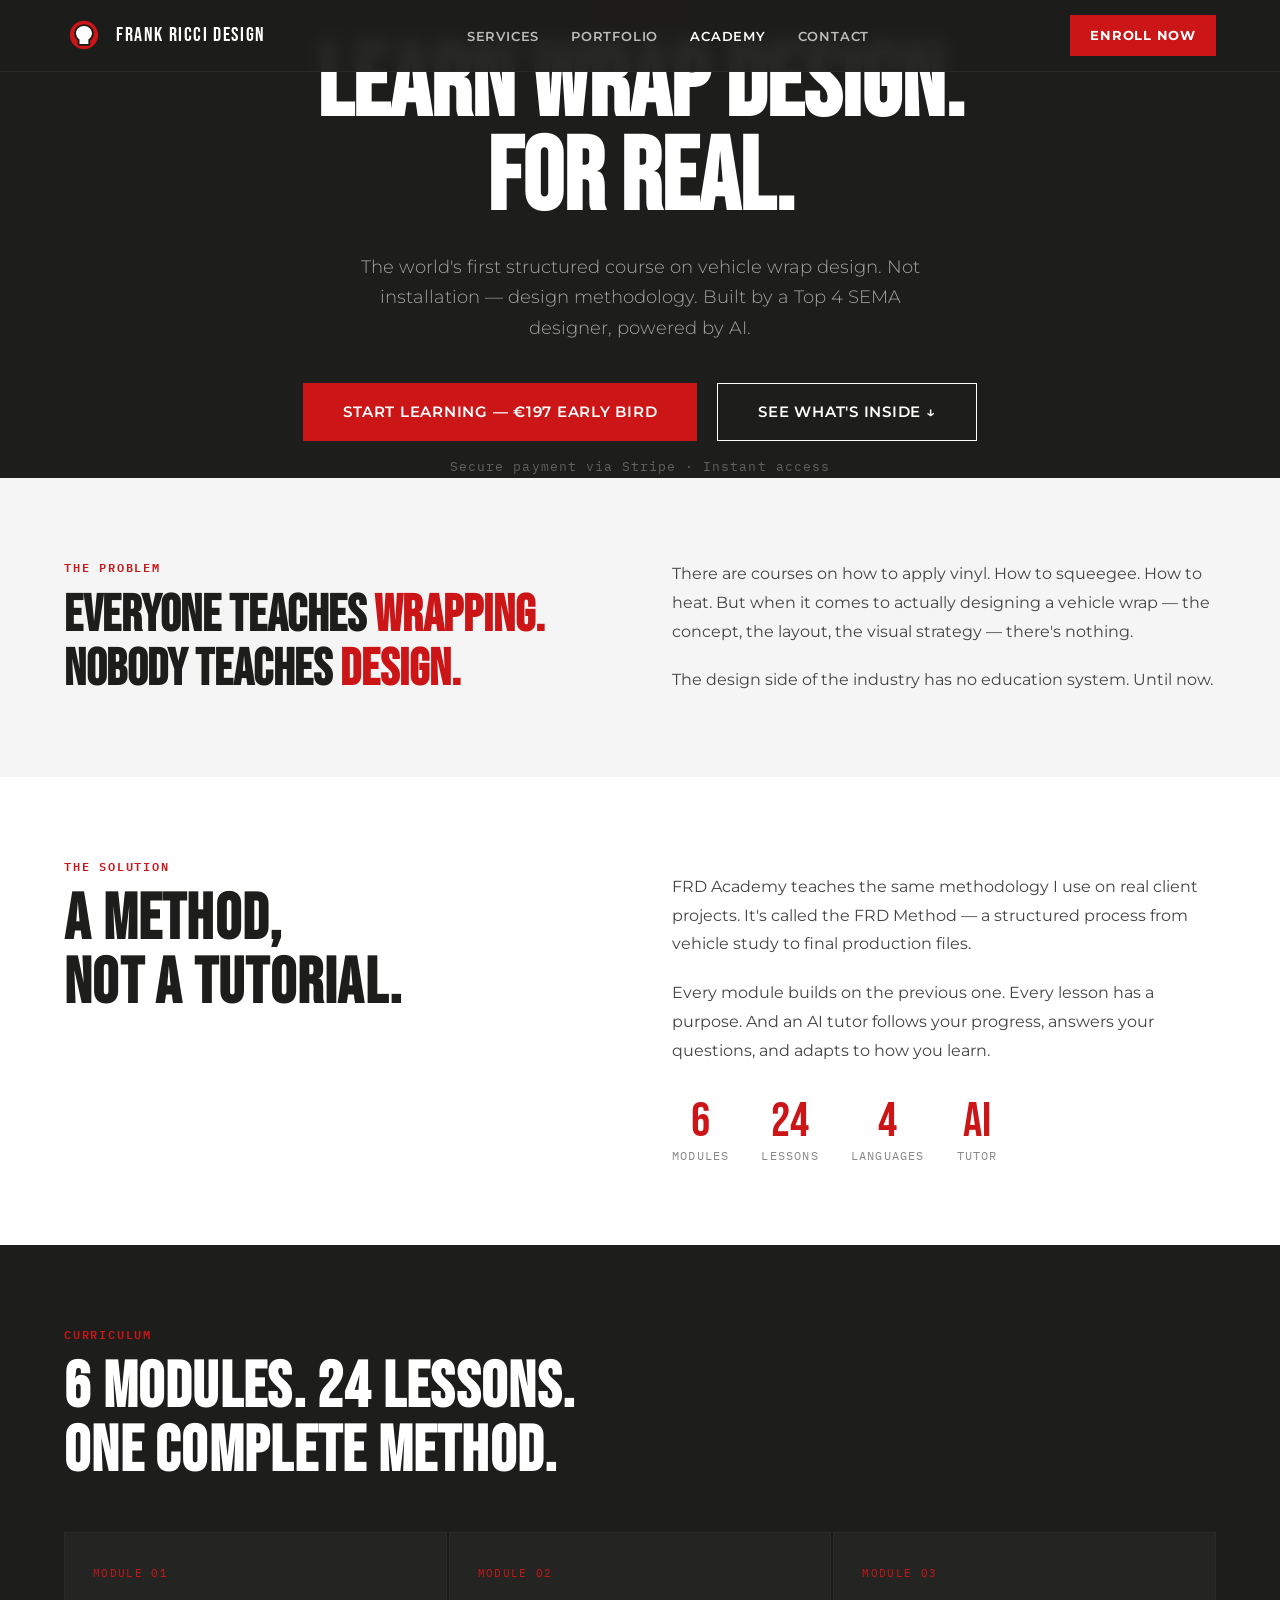
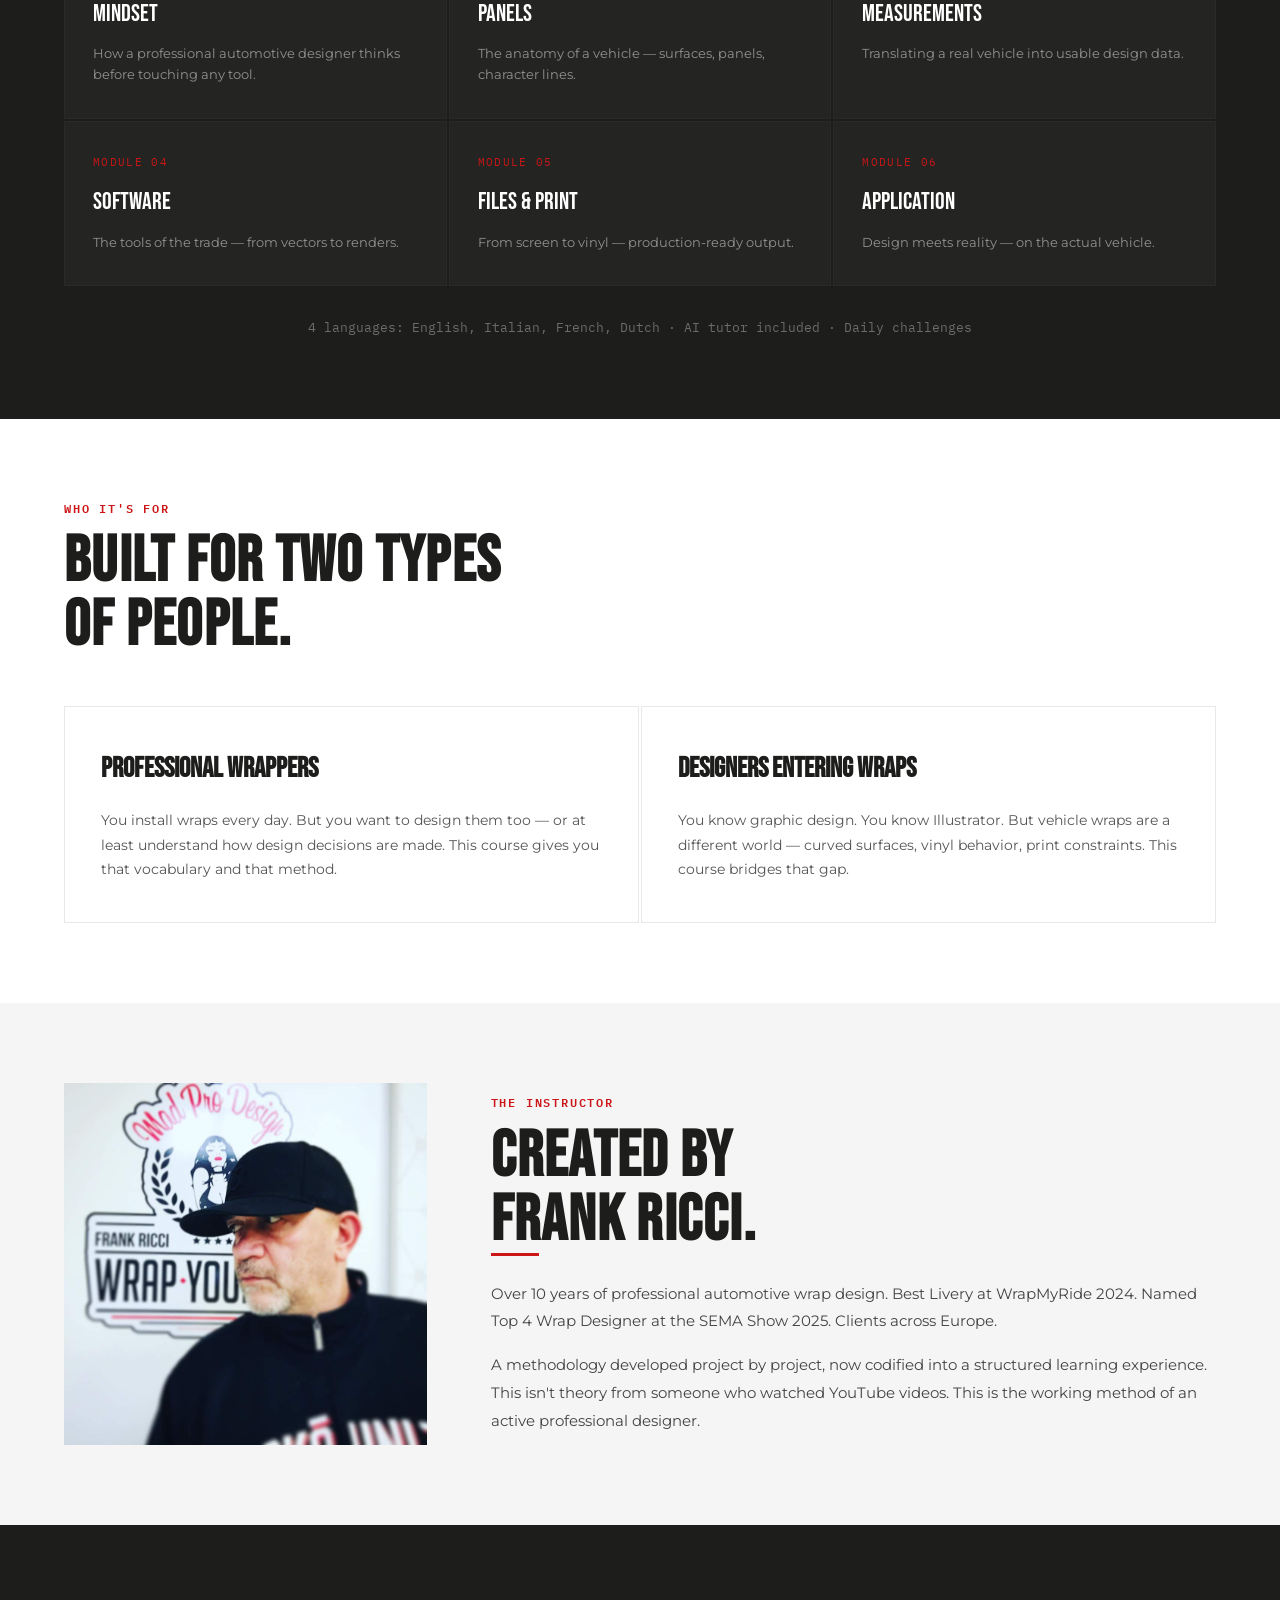
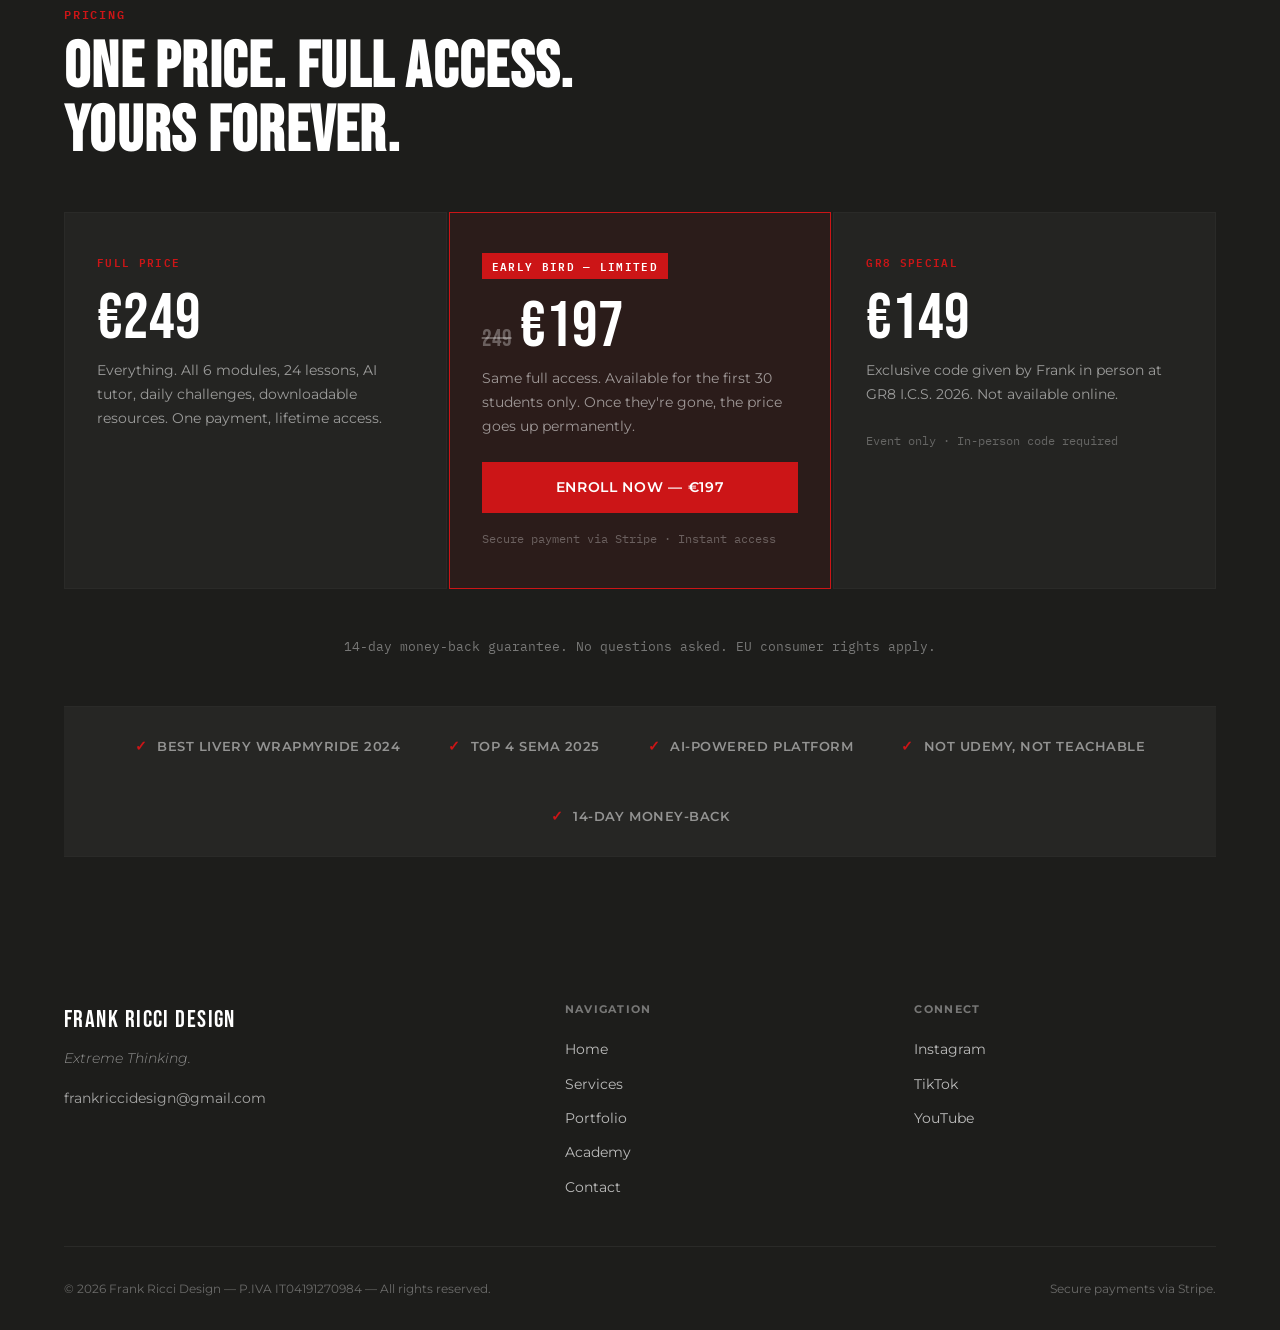
==== commit 2f36ab0f: "feat: integrate STUDIO images — hero, portfolio grid, cards, services - Hero: BMW M4 Liberty Walk (1" ====
--- a/pages/academy.html
+++ b/pages/academy.html
@@ -233,8 +233,8 @@
   <section class="about-creator">
     <div class="container">
       <div class="about-creator__inner">
-        <div class="about-creator__photo">
-          <div style="text-align:center;color:#aaa;font-size:12px;font-family:var(--font-mono);padding:24px">Frank Ricci<br><em>(photo coming)</em></div>
+        <div class="about-creator__photo" style="overflow:hidden">
+          <img src="../assets/img/cris-portrait.jpg" alt="Frank Ricci — Automotive Wrap Designer" style="width:100%;height:100%;object-fit:cover" loading="lazy">
         </div>
         <div>
           <div class="section__eyebrow">The Instructor</div>
